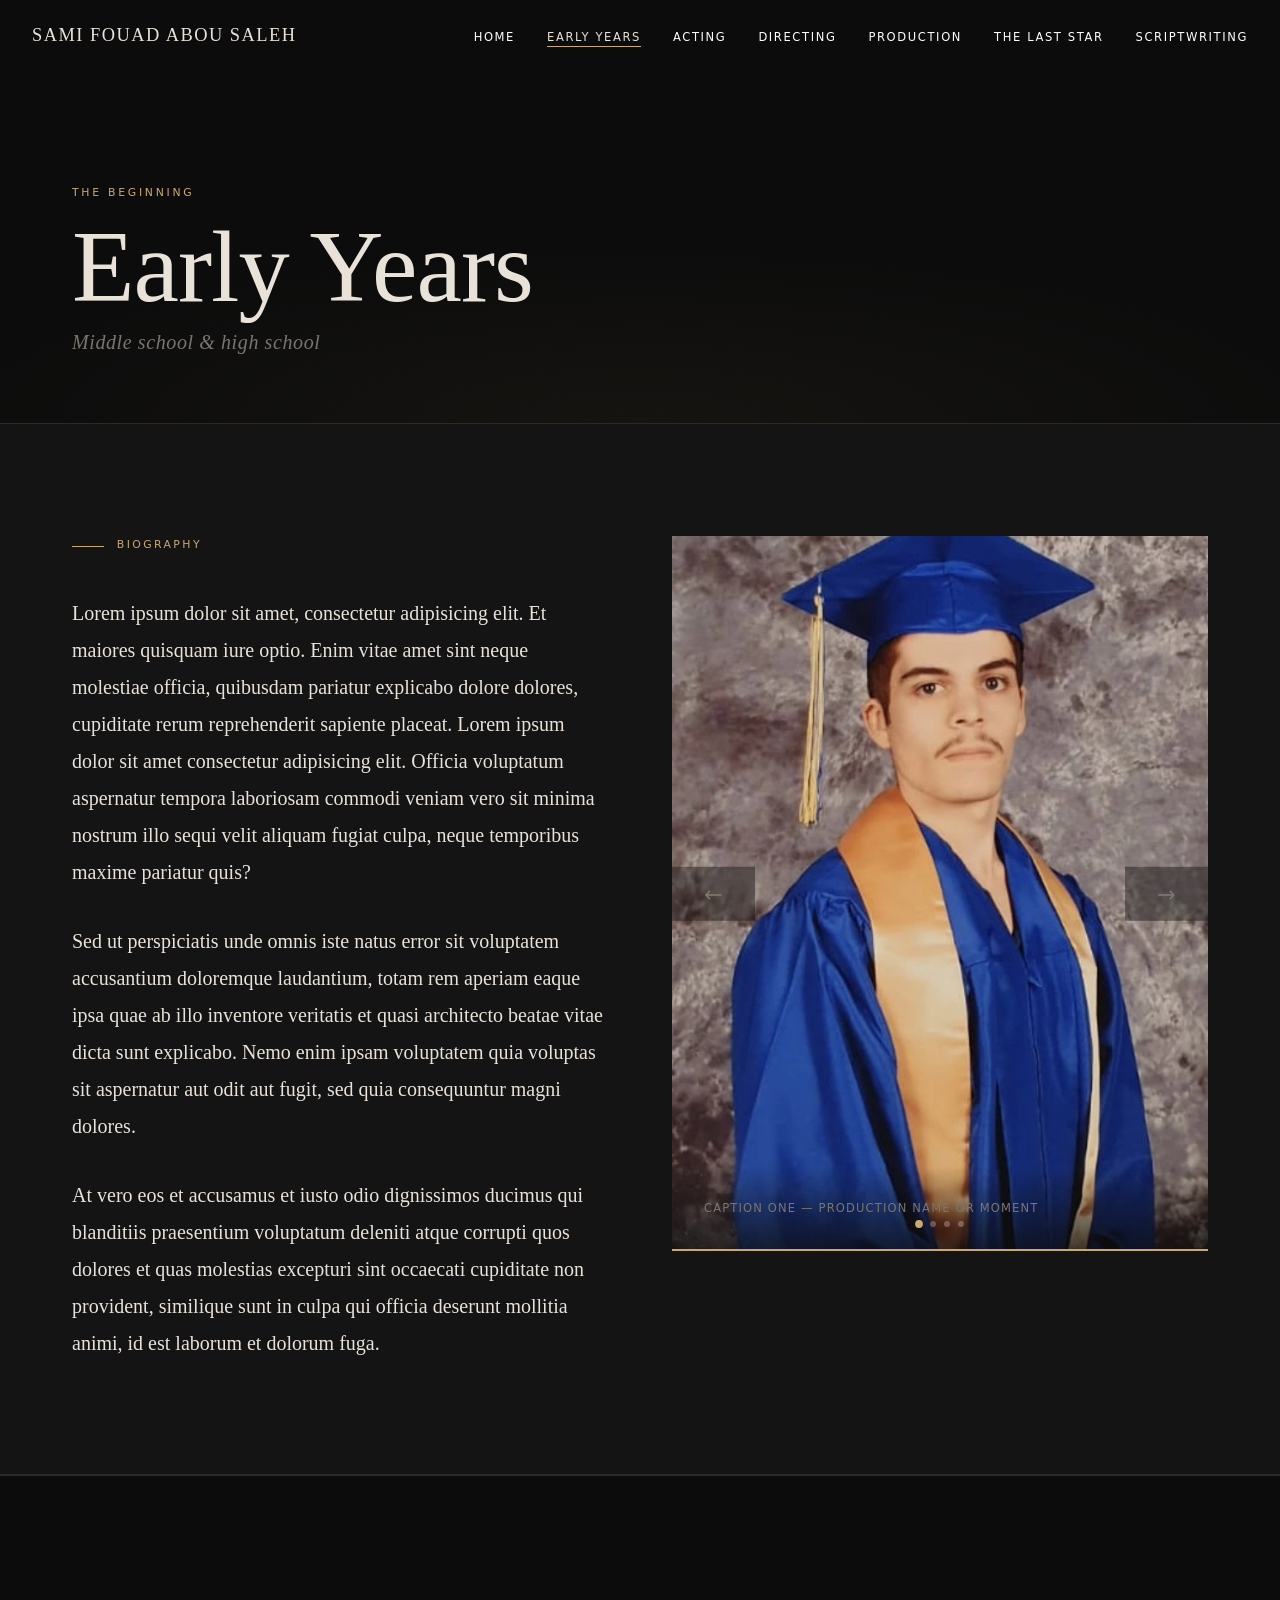
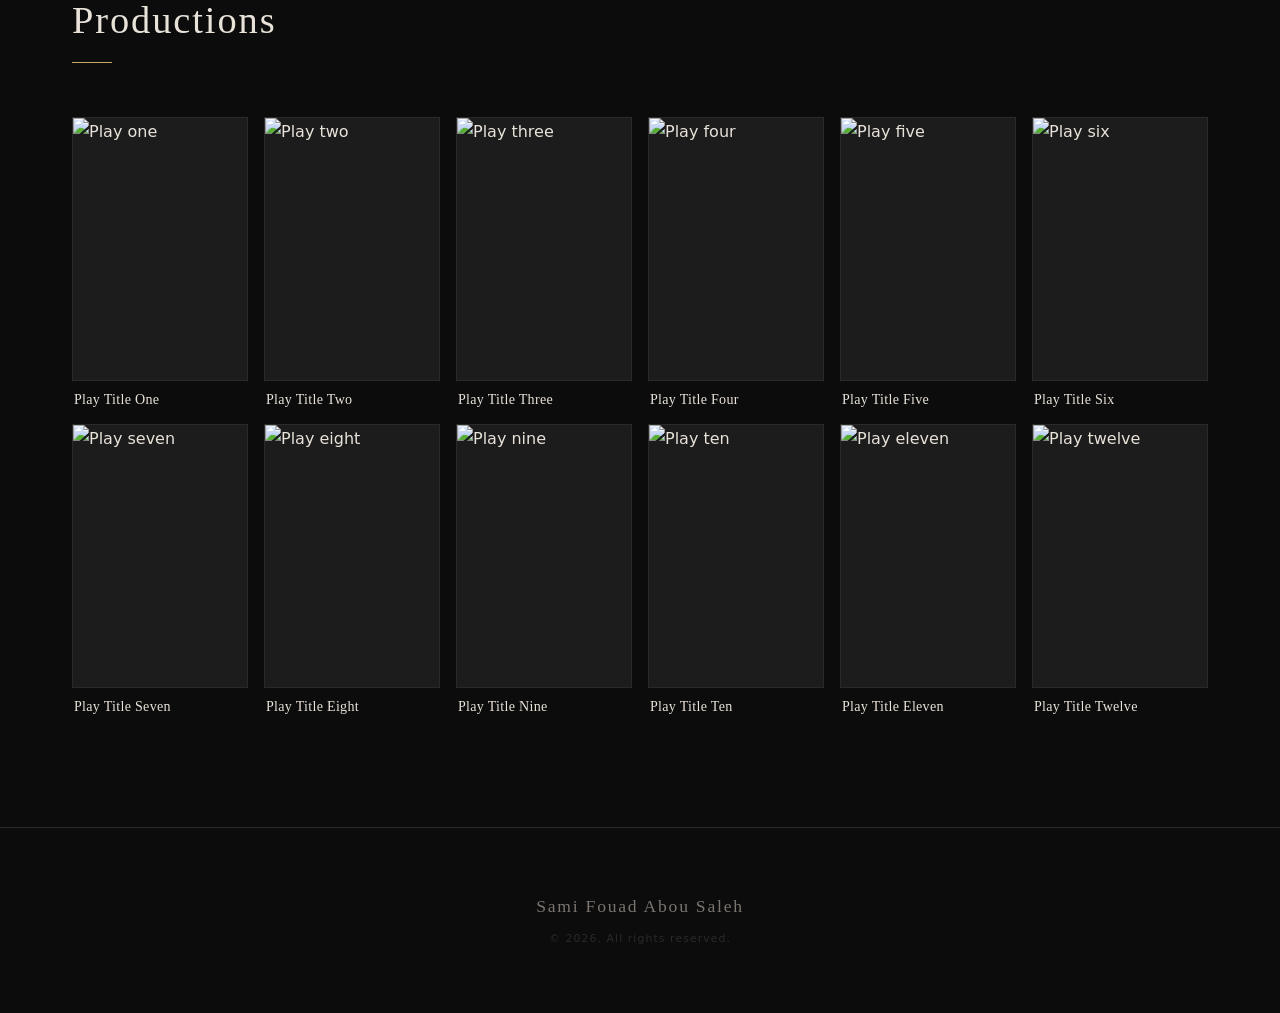
==== early-years.html @ be90d683 "early years page created" ====
<!DOCTYPE html>
<html lang="en">
<head>
  <meta charset="UTF-8" />
  <meta name="viewport" content="width=device-width, initial-scale=1.0" />
  <title>Early Years — Sami Fouad Abou Saleh</title>
  
  
  <style type="text/css">@font-face {font-family:Cormorant Garamond;font-style:normal;font-weight:300;src:url(/cf-fonts/v/cormorant-garamond/5.2.11/cyrillic-ext/wght/normal.woff2);unicode-range:U+0460-052F,U+1C80-1C8A,U+20B4,U+2DE0-2DFF,U+A640-A69F,U+FE2E-FE2F;font-display:swap;}@font-face {font-family:Cormorant Garamond;font-style:normal;font-weight:300;src:url(/cf-fonts/v/cormorant-garamond/5.2.11/latin-ext/wght/normal.woff2);unicode-range:U+0100-02BA,U+02BD-02C5,U+02C7-02CC,U+02CE-02D7,U+02DD-02FF,U+0304,U+0308,U+0329,U+1D00-1DBF,U+1E00-1E9F,U+1EF2-1EFF,U+2020,U+20A0-20AB,U+20AD-20C0,U+2113,U+2C60-2C7F,U+A720-A7FF;font-display:swap;}@font-face {font-family:Cormorant Garamond;font-style:normal;font-weight:300;src:url(/cf-fonts/v/cormorant-garamond/5.2.11/cyrillic/wght/normal.woff2);unicode-range:U+0301,U+0400-045F,U+0490-0491,U+04B0-04B1,U+2116;font-display:swap;}@font-face {font-family:Cormorant Garamond;font-style:normal;font-weight:300;src:url(/cf-fonts/v/cormorant-garamond/5.2.11/vietnamese/wght/normal.woff2);unicode-range:U+0102-0103,U+0110-0111,U+0128-0129,U+0168-0169,U+01A0-01A1,U+01AF-01B0,U+0300-0301,U+0303-0304,U+0308-0309,U+0323,U+0329,U+1EA0-1EF9,U+20AB;font-display:swap;}@font-face {font-family:Cormorant Garamond;font-style:normal;font-weight:300;src:url(/cf-fonts/v/cormorant-garamond/5.2.11/latin/wght/normal.woff2);unicode-range:U+0000-00FF,U+0131,U+0152-0153,U+02BB-02BC,U+02C6,U+02DA,U+02DC,U+0304,U+0308,U+0329,U+2000-206F,U+20AC,U+2122,U+2191,U+2193,U+2212,U+2215,U+FEFF,U+FFFD;font-display:swap;}@font-face {font-family:Cormorant Garamond;font-style:normal;font-weight:400;src:url(/cf-fonts/v/cormorant-garamond/5.2.11/cyrillic/wght/normal.woff2);unicode-range:U+0301,U+0400-045F,U+0490-0491,U+04B0-04B1,U+2116;font-display:swap;}@font-face {font-family:Cormorant Garamond;font-style:normal;font-weight:400;src:url(/cf-fonts/v/cormorant-garamond/5.2.11/latin-ext/wght/normal.woff2);unicode-range:U+0100-02BA,U+02BD-02C5,U+02C7-02CC,U+02CE-02D7,U+02DD-02FF,U+0304,U+0308,U+0329,U+1D00-1DBF,U+1E00-1E9F,U+1EF2-1EFF,U+2020,U+20A0-20AB,U+20AD-20C0,U+2113,U+2C60-2C7F,U+A720-A7FF;font-display:swap;}@font-face {font-family:Cormorant Garamond;font-style:normal;font-weight:400;src:url(/cf-fonts/v/cormorant-garamond/5.2.11/latin/wght/normal.woff2);unicode-range:U+0000-00FF,U+0131,U+0152-0153,U+02BB-02BC,U+02C6,U+02DA,U+02DC,U+0304,U+0308,U+0329,U+2000-206F,U+20AC,U+2122,U+2191,U+2193,U+2212,U+2215,U+FEFF,U+FFFD;font-display:swap;}@font-face {font-family:Cormorant Garamond;font-style:normal;font-weight:400;src:url(/cf-fonts/v/cormorant-garamond/5.2.11/vietnamese/wght/normal.woff2);unicode-range:U+0102-0103,U+0110-0111,U+0128-0129,U+0168-0169,U+01A0-01A1,U+01AF-01B0,U+0300-0301,U+0303-0304,U+0308-0309,U+0323,U+0329,U+1EA0-1EF9,U+20AB;font-display:swap;}@font-face {font-family:Cormorant Garamond;font-style:normal;font-weight:400;src:url(/cf-fonts/v/cormorant-garamond/5.2.11/cyrillic-ext/wght/normal.woff2);unicode-range:U+0460-052F,U+1C80-1C8A,U+20B4,U+2DE0-2DFF,U+A640-A69F,U+FE2E-FE2F;font-display:swap;}@font-face {font-family:Cormorant Garamond;font-style:italic;font-weight:300;src:url(/cf-fonts/v/cormorant-garamond/5.2.11/latin-ext/wght/italic.woff2);unicode-range:U+0100-02BA,U+02BD-02C5,U+02C7-02CC,U+02CE-02D7,U+02DD-02FF,U+0304,U+0308,U+0329,U+1D00-1DBF,U+1E00-1E9F,U+1EF2-1EFF,U+2020,U+20A0-20AB,U+20AD-20C0,U+2113,U+2C60-2C7F,U+A720-A7FF;font-display:swap;}@font-face {font-family:Cormorant Garamond;font-style:italic;font-weight:300;src:url(/cf-fonts/v/cormorant-garamond/5.2.11/vietnamese/wght/italic.woff2);unicode-range:U+0102-0103,U+0110-0111,U+0128-0129,U+0168-0169,U+01A0-01A1,U+01AF-01B0,U+0300-0301,U+0303-0304,U+0308-0309,U+0323,U+0329,U+1EA0-1EF9,U+20AB;font-display:swap;}@font-face {font-family:Cormorant Garamond;font-style:italic;font-weight:300;src:url(/cf-fonts/v/cormorant-garamond/5.2.11/cyrillic/wght/italic.woff2);unicode-range:U+0301,U+0400-045F,U+0490-0491,U+04B0-04B1,U+2116;font-display:swap;}@font-face {font-family:Cormorant Garamond;font-style:italic;font-weight:300;src:url(/cf-fonts/v/cormorant-garamond/5.2.11/cyrillic-ext/wght/italic.woff2);unicode-range:U+0460-052F,U+1C80-1C8A,U+20B4,U+2DE0-2DFF,U+A640-A69F,U+FE2E-FE2F;font-display:swap;}@font-face {font-family:Cormorant Garamond;font-style:italic;font-weight:300;src:url(/cf-fonts/v/cormorant-garamond/5.2.11/latin/wght/italic.woff2);unicode-range:U+0000-00FF,U+0131,U+0152-0153,U+02BB-02BC,U+02C6,U+02DA,U+02DC,U+0304,U+0308,U+0329,U+2000-206F,U+20AC,U+2122,U+2191,U+2193,U+2212,U+2215,U+FEFF,U+FFFD;font-display:swap;}@font-face {font-family:Cormorant Garamond;font-style:italic;font-weight:400;src:url(/cf-fonts/v/cormorant-garamond/5.2.11/latin/wght/italic.woff2);unicode-range:U+0000-00FF,U+0131,U+0152-0153,U+02BB-02BC,U+02C6,U+02DA,U+02DC,U+0304,U+0308,U+0329,U+2000-206F,U+20AC,U+2122,U+2191,U+2193,U+2212,U+2215,U+FEFF,U+FFFD;font-display:swap;}@font-face {font-family:Cormorant Garamond;font-style:italic;font-weight:400;src:url(/cf-fonts/v/cormorant-garamond/5.2.11/vietnamese/wght/italic.woff2);unicode-range:U+0102-0103,U+0110-0111,U+0128-0129,U+0168-0169,U+01A0-01A1,U+01AF-01B0,U+0300-0301,U+0303-0304,U+0308-0309,U+0323,U+0329,U+1EA0-1EF9,U+20AB;font-display:swap;}@font-face {font-family:Cormorant Garamond;font-style:italic;font-weight:400;src:url(/cf-fonts/v/cormorant-garamond/5.2.11/cyrillic-ext/wght/italic.woff2);unicode-range:U+0460-052F,U+1C80-1C8A,U+20B4,U+2DE0-2DFF,U+A640-A69F,U+FE2E-FE2F;font-display:swap;}@font-face {font-family:Cormorant Garamond;font-style:italic;font-weight:400;src:url(/cf-fonts/v/cormorant-garamond/5.2.11/cyrillic/wght/italic.woff2);unicode-range:U+0301,U+0400-045F,U+0490-0491,U+04B0-04B1,U+2116;font-display:swap;}@font-face {font-family:Cormorant Garamond;font-style:italic;font-weight:400;src:url(/cf-fonts/v/cormorant-garamond/5.2.11/latin-ext/wght/italic.woff2);unicode-range:U+0100-02BA,U+02BD-02C5,U+02C7-02CC,U+02CE-02D7,U+02DD-02FF,U+0304,U+0308,U+0329,U+1D00-1DBF,U+1E00-1E9F,U+1EF2-1EFF,U+2020,U+20A0-20AB,U+20AD-20C0,U+2113,U+2C60-2C7F,U+A720-A7FF;font-display:swap;}@font-face {font-family:Inter;font-style:normal;font-weight:300;src:url(/cf-fonts/v/inter/5.2.8/latin/wght/normal.woff2);unicode-range:U+0000-00FF,U+0131,U+0152-0153,U+02BB-02BC,U+02C6,U+02DA,U+02DC,U+0304,U+0308,U+0329,U+2000-206F,U+20AC,U+2122,U+2191,U+2193,U+2212,U+2215,U+FEFF,U+FFFD;font-display:swap;}@font-face {font-family:Inter;font-style:normal;font-weight:300;src:url(/cf-fonts/v/inter/5.2.8/cyrillic/wght/normal.woff2);unicode-range:U+0301,U+0400-045F,U+0490-0491,U+04B0-04B1,U+2116;font-display:swap;}@font-face {font-family:Inter;font-style:normal;font-weight:300;src:url(/cf-fonts/v/inter/5.2.8/latin-ext/wght/normal.woff2);unicode-range:U+0100-02BA,U+02BD-02C5,U+02C7-02CC,U+02CE-02D7,U+02DD-02FF,U+0304,U+0308,U+0329,U+1D00-1DBF,U+1E00-1E9F,U+1EF2-1EFF,U+2020,U+20A0-20AB,U+20AD-20C0,U+2113,U+2C60-2C7F,U+A720-A7FF;font-display:swap;}@font-face {font-family:Inter;font-style:normal;font-weight:300;src:url(/cf-fonts/v/inter/5.2.8/greek/wght/normal.woff2);unicode-range:U+0370-0377,U+037A-037F,U+0384-038A,U+038C,U+038E-03A1,U+03A3-03FF;font-display:swap;}@font-face {font-family:Inter;font-style:normal;font-weight:300;src:url(/cf-fonts/v/inter/5.2.8/vietnamese/wght/normal.woff2);unicode-range:U+0102-0103,U+0110-0111,U+0128-0129,U+0168-0169,U+01A0-01A1,U+01AF-01B0,U+0300-0301,U+0303-0304,U+0308-0309,U+0323,U+0329,U+1EA0-1EF9,U+20AB;font-display:swap;}@font-face {font-family:Inter;font-style:normal;font-weight:300;src:url(/cf-fonts/v/inter/5.2.8/greek-ext/wght/normal.woff2);unicode-range:U+1F00-1FFF;font-display:swap;}@font-face {font-family:Inter;font-style:normal;font-weight:300;src:url(/cf-fonts/v/inter/5.2.8/cyrillic-ext/wght/normal.woff2);unicode-range:U+0460-052F,U+1C80-1C8A,U+20B4,U+2DE0-2DFF,U+A640-A69F,U+FE2E-FE2F;font-display:swap;}@font-face {font-family:Inter;font-style:normal;font-weight:400;src:url(/cf-fonts/v/inter/5.2.8/greek/wght/normal.woff2);unicode-range:U+0370-0377,U+037A-037F,U+0384-038A,U+038C,U+038E-03A1,U+03A3-03FF;font-display:swap;}@font-face {font-family:Inter;font-style:normal;font-weight:400;src:url(/cf-fonts/v/inter/5.2.8/vietnamese/wght/normal.woff2);unicode-range:U+0102-0103,U+0110-0111,U+0128-0129,U+0168-0169,U+01A0-01A1,U+01AF-01B0,U+0300-0301,U+0303-0304,U+0308-0309,U+0323,U+0329,U+1EA0-1EF9,U+20AB;font-display:swap;}@font-face {font-family:Inter;font-style:normal;font-weight:400;src:url(/cf-fonts/v/inter/5.2.8/cyrillic/wght/normal.woff2);unicode-range:U+0301,U+0400-045F,U+0490-0491,U+04B0-04B1,U+2116;font-display:swap;}@font-face {font-family:Inter;font-style:normal;font-weight:400;src:url(/cf-fonts/v/inter/5.2.8/greek-ext/wght/normal.woff2);unicode-range:U+1F00-1FFF;font-display:swap;}@font-face {font-family:Inter;font-style:normal;font-weight:400;src:url(/cf-fonts/v/inter/5.2.8/cyrillic-ext/wght/normal.woff2);unicode-range:U+0460-052F,U+1C80-1C8A,U+20B4,U+2DE0-2DFF,U+A640-A69F,U+FE2E-FE2F;font-display:swap;}@font-face {font-family:Inter;font-style:normal;font-weight:400;src:url(/cf-fonts/v/inter/5.2.8/latin/wght/normal.woff2);unicode-range:U+0000-00FF,U+0131,U+0152-0153,U+02BB-02BC,U+02C6,U+02DA,U+02DC,U+0304,U+0308,U+0329,U+2000-206F,U+20AC,U+2122,U+2191,U+2193,U+2212,U+2215,U+FEFF,U+FFFD;font-display:swap;}@font-face {font-family:Inter;font-style:normal;font-weight:400;src:url(/cf-fonts/v/inter/5.2.8/latin-ext/wght/normal.woff2);unicode-range:U+0100-02BA,U+02BD-02C5,U+02C7-02CC,U+02CE-02D7,U+02DD-02FF,U+0304,U+0308,U+0329,U+1D00-1DBF,U+1E00-1E9F,U+1EF2-1EFF,U+2020,U+20A0-20AB,U+20AD-20C0,U+2113,U+2C60-2C7F,U+A720-A7FF;font-display:swap;}</style>
  <link rel="stylesheet" href="style.css" />
</head>
<body>

  <!-- ═══════════════════════════════════════
       HEADER
  ═══════════════════════════════════════ -->
  <header class="site-header" role="banner">
    <a href="index.html" class="site-logo">Sami Fouad Abou Saleh</a>

    <button class="nav-toggle" aria-label="Toggle navigation" aria-expanded="false">
      <span></span><span></span><span></span>
    </button>

    <nav class="site-nav" aria-label="Main navigation">
      <ul>
        <li><a href="index.html">Home</a></li>
        <li><a href="early-years.html" class="active">Early Years</a></li>
        <li><a href="acting.html">Acting</a></li>
        <li><a href="directing.html">Directing</a></li>
        <li><a href="production.html">Production</a></li>
        <li><a href="the-last-star.html">The Last Star</a></li>
        <li><a href="scriptwriting.html">Scriptwriting</a></li>
      </ul>
    </nav>
  </header>

  <!-- ═══════════════════════════════════════
       PAGE HEADER
  ═══════════════════════════════════════ -->
  <section class="page-hero">
    <div class="page-hero-inner container">
      <p class="page-eyebrow">The beginning</p>
      <h1 class="page-title">Early Years</h1>
      <p class="page-subtitle">Middle school &amp; high school</p>
    </div>
  </section>

  <!-- ═══════════════════════════════════════
       MAIN CONTENT — text left, slideshow right
  ═══════════════════════════════════════ -->
  <section class="narrative-section">
    <div class="container">
      <div class="narrative-inner">

        <!-- LEFT: biography text -->
        <div class="narrative-text reveal">
          <span class="section-label">Biography</span>
          <p>
            Lorem ipsum dolor sit amet, consectetur adipisicing elit. Et maiores
            quisquam iure optio. Enim vitae amet sint neque molestiae officia,
            quibusdam pariatur explicabo dolore dolores, cupiditate rerum
            reprehenderit sapiente placeat. Lorem ipsum dolor sit amet consectetur
            adipisicing elit. Officia voluptatum aspernatur tempora laboriosam
            commodi veniam vero sit minima nostrum illo sequi velit aliquam fugiat
            culpa, neque temporibus maxime pariatur quis?
          </p>
          <p>
            Sed ut perspiciatis unde omnis iste natus error sit voluptatem
            accusantium doloremque laudantium, totam rem aperiam eaque ipsa quae
            ab illo inventore veritatis et quasi architecto beatae vitae dicta
            sunt explicabo. Nemo enim ipsam voluptatem quia voluptas sit
            aspernatur aut odit aut fugit, sed quia consequuntur magni dolores.
          </p>
          <p>
            At vero eos et accusamus et iusto odio dignissimos ducimus qui
            blanditiis praesentium voluptatum deleniti atque corrupti quos
            dolores et quas molestias excepturi sint occaecati cupiditate non
            provident, similique sunt in culpa qui officia deserunt mollitia
            animi, id est laborum et dolorum fuga.
          </p>
          <!-- Add or remove <p> blocks as the text grows or shrinks -->
        </div>

        <!-- RIGHT: slideshow (4 slides) -->
        <div class="narrative-slideshow reveal">
          <div class="slideshow" role="region" aria-label="Early years photo gallery">

            <div class="slideshow-track">
              <figure class="slide active" aria-hidden="false">
                <img src="images/early-years1.webp" alt="Description of photo 1" />
                <figcaption>Caption one — production name or moment</figcaption>
              </figure>
              <figure class="slide" aria-hidden="true">
                <img src="images/early-years2.webp" alt="Description of photo 2" />
                <figcaption>Caption two</figcaption>
              </figure>
              <figure class="slide" aria-hidden="true">
                <img src="images/early-years3.webp" alt="Description of photo 3" />
                <figcaption>Caption three</figcaption>
              </figure>
              <figure class="slide" aria-hidden="true">
                <img src="images/early-years4.webp" alt="Description of photo 4" />
                <figcaption>Caption four</figcaption>
              </figure>

              <!-- Prev / Next -->
              <button class="slideshow-btn prev" aria-label="Previous slide">&#8592;</button>
              <button class="slideshow-btn next" aria-label="Next slide">&#8594;</button>

              <!-- Dot indicators (built by JS) -->
              <div class="slideshow-dots" role="tablist" aria-label="Slide indicators"></div>

              <!-- Progress bar -->
              <div class="slideshow-progress" aria-hidden="true">
                <div class="slideshow-progress-bar"></div>
              </div>
            </div>

          </div><!-- /.slideshow -->
        </div>

      </div><!-- /.narrative-inner -->
    </div><!-- /.container -->
  </section>

  <!-- ═══════════════════════════════════════
       PLAYS — Netflix-style grid
  ═══════════════════════════════════════ -->
  <section class="plays-section">
    <div class="container">
      <h2 class="section-title reveal">Productions</h2>

      <div class="plays-grid reveal-stagger">

        <a href="plays/play-01.html" class="play-card">
          <div class="play-card-img-wrap">
            <img src="images/play-01.webp" alt="Play one" />
            <div class="play-card-overlay">
              <span class="play-card-view">View</span>
            </div>
          </div>
          <h3 class="play-card-title">Play Title One</h3>
        </a>

        <a href="plays/play-02.html" class="play-card">
          <div class="play-card-img-wrap">
            <img src="images/play-02.webp" alt="Play two" />
            <div class="play-card-overlay">
              <span class="play-card-view">View</span>
            </div>
          </div>
          <h3 class="play-card-title">Play Title Two</h3>
        </a>

        <a href="plays/play-03.html" class="play-card">
          <div class="play-card-img-wrap">
            <img src="images/play-03.webp" alt="Play three" />
            <div class="play-card-overlay">
              <span class="play-card-view">View</span>
            </div>
          </div>
          <h3 class="play-card-title">Play Title Three</h3>
        </a>

        <a href="plays/play-04.html" class="play-card">
          <div class="play-card-img-wrap">
            <img src="images/play-04.webp" alt="Play four" />
            <div class="play-card-overlay">
              <span class="play-card-view">View</span>
            </div>
          </div>
          <h3 class="play-card-title">Play Title Four</h3>
        </a>

        <a href="plays/play-05.html" class="play-card">
          <div class="play-card-img-wrap">
            <img src="images/play-05.webp" alt="Play five" />
            <div class="play-card-overlay">
              <span class="play-card-view">View</span>
            </div>
          </div>
          <h3 class="play-card-title">Play Title Five</h3>
        </a>

        <a href="plays/play-06.html" class="play-card">
          <div class="play-card-img-wrap">
            <img src="images/play-06.webp" alt="Play six" />
            <div class="play-card-overlay">
              <span class="play-card-view">View</span>
            </div>
          </div>
          <h3 class="play-card-title">Play Title Six</h3>
        </a>

        <a href="plays/play-07.html" class="play-card">
          <div class="play-card-img-wrap">
            <img src="images/play-07.webp" alt="Play seven" />
            <div class="play-card-overlay">
              <span class="play-card-view">View</span>
            </div>
          </div>
          <h3 class="play-card-title">Play Title Seven</h3>
        </a>

        <a href="plays/play-08.html" class="play-card">
          <div class="play-card-img-wrap">
            <img src="images/play-08.webp" alt="Play eight" />
            <div class="play-card-overlay">
              <span class="play-card-view">View</span>
            </div>
          </div>
          <h3 class="play-card-title">Play Title Eight</h3>
        </a>

        <a href="plays/play-09.html" class="play-card">
          <div class="play-card-img-wrap">
            <img src="images/play-09.webp" alt="Play nine" />
            <div class="play-card-overlay">
              <span class="play-card-view">View</span>
            </div>
          </div>
          <h3 class="play-card-title">Play Title Nine</h3>
        </a>

        <a href="plays/play-10.html" class="play-card">
          <div class="play-card-img-wrap">
            <img src="images/play-10.webp" alt="Play ten" />
            <div class="play-card-overlay">
              <span class="play-card-view">View</span>
            </div>
          </div>
          <h3 class="play-card-title">Play Title Ten</h3>
        </a>

        <a href="plays/play-11.html" class="play-card">
          <div class="play-card-img-wrap">
            <img src="images/play-11.webp" alt="Play eleven" />
            <div class="play-card-overlay">
              <span class="play-card-view">View</span>
            </div>
          </div>
          <h3 class="play-card-title">Play Title Eleven</h3>
        </a>

        <a href="plays/play-12.html" class="play-card">
          <div class="play-card-img-wrap">
            <img src="images/play-12.webp" alt="Play twelve" />
            <div class="play-card-overlay">
              <span class="play-card-view">View</span>
            </div>
          </div>
          <h3 class="play-card-title">Play Title Twelve</h3>
        </a>

      </div><!-- /.plays-grid -->
    </div><!-- /.container -->
  </section>

  <!-- ═══════════════════════════════════════
       FOOTER
  ═══════════════════════════════════════ -->
  <footer class="site-footer">
    <p class="footer-name">Sami Fouad Abou Saleh</p>
    <p class="footer-copy">© 2026. All rights reserved.</p>
  </footer>

  <script src="script.js"></script>
</body>
</html>
---- style.css ----
/* Innholdsfortegnelse
MAIN PAGE
EARLY YEARS

/* ═══════════════════════════════════════════════════════════════
   THEATRE PORTFOLIO — style.css
   Dark, editorial, theatrical. Cormorant Garamond + Inter.
   ═══════════════════════════════════════════════════════════════ */

/* ─────────────────────────────────────────────
   0. TOKENS
───────────────────────────────────────────── */
:root {
  /* Palette */
  --clr-bg:          #0c0c0c;   /* near-black background */
  --clr-surface:     #141414;   /* slightly lifted surface */
  --clr-surface-2:   #1c1c1c;   /* card / hover surface */
  --clr-border:      #2a2a2a;   /* subtle dividers */
  --clr-text:        #e8e2d9;   /* warm off-white, not harsh */
  --clr-text-muted:  #7a7570;   /* secondary / captions */
  --clr-accent:      #c9a96e;   /* warm gold — stage-light feel */
  --clr-accent-dim:  #8a6f3f;   /* muted gold for borders */

  /* Type */
  --font-serif:  'Cormorant Garamond', Georgia, serif;
  --font-sans:   'Inter', system-ui, sans-serif;

  /* Spacing scale */
  --sp-xs:  0.5rem;
  --sp-sm:  1rem;
  --sp-md:  2rem;
  --sp-lg:  4rem;
  --sp-xl:  7rem;
  --sp-2xl: 11rem;

  /* Transitions */
  --ease: cubic-bezier(0.4, 0, 0.2, 1);
  --dur-fast: 200ms;
  --dur-mid:  500ms;
  --dur-slow: 900ms;

  /* Layout */
  --max-w: 1200px;
  --header-h: 72px;
}

/* ─────────────────────────────────────────────
   1. RESET & BASE
───────────────────────────────────────────── */
*, *::before, *::after {
  box-sizing: border-box;
  margin: 0;
  padding: 0;
}

html {
  scroll-behavior: smooth;
  font-size: 16px;
}

body {
  background-color: var(--clr-bg);
  color: var(--clr-text);
  font-family: var(--font-sans);
  font-weight: 300;
  line-height: 1.7;
  -webkit-font-smoothing: antialiased;
  overflow-x: hidden;
}

img {
  display: block;
  max-width: 100%;
  height: auto;
}

a {
  color: inherit;
  text-decoration: none;
}

ul {
  list-style: none;
}

button {
  cursor: pointer;
  background: none;
  border: none;
  font-family: inherit;
  color: inherit;
}

/* ─────────────────────────────────────────────
   2. UTILITY
───────────────────────────────────────────── */
.container {
  width: 100%;
  max-width: var(--max-w);
  margin-inline: auto;
  padding-inline: var(--sp-md);
}

.section-title {
  font-family: var(--font-serif);
  font-weight: 300;
  font-size: clamp(1.8rem, 3vw, 2.6rem);
  letter-spacing: 0.05em;
  color: var(--clr-text);
  margin-bottom: var(--sp-lg);
  position: relative;
  display: inline-block;
}

/* Gold underline accent on section titles */
.section-title::after {
  content: '';
  position: absolute;
  bottom: -10px;
  left: 0;
  width: 2.5rem;
  height: 1px;
  background: var(--clr-accent);
}

/* ─────────────────────────────────────────────
   3. HEADER & NAV
───────────────────────────────────────────── */
.site-header {
  position: fixed;
  top: 0;
  left: 0;
  right: 0;
  z-index: 100;
  height: var(--header-h);
  display: flex;
  align-items: center;
  justify-content: space-between;
  padding-inline: var(--sp-md);
  /* Starts transparent, gains background on scroll via JS */
  background: transparent;
  transition: background var(--dur-mid) var(--ease),
              border-bottom var(--dur-mid) var(--ease);
}

/* JS adds this class once the user scrolls past the hero */
.site-header.scrolled {
  background: rgba(12, 12, 12, 0.95);
  backdrop-filter: blur(12px);
  -webkit-backdrop-filter: blur(12px);
  border-bottom: 1px solid var(--clr-border);
}

.site-logo {
  font-family: var(--font-serif);
  font-size: 1.15rem;
  font-weight: 400;
  letter-spacing: 0.08em;
  text-transform: uppercase;
  color: var(--clr-text);
  transition: color var(--dur-fast) var(--ease);
  flex-shrink: 0;
}

.site-logo:hover {
  color: var(--clr-accent);
}

/* Nav links */
.site-nav ul {
  display: flex;
  gap: var(--sp-md);
  align-items: center;
}

.site-nav a {
  font-family: var(--font-sans);
  font-size: 0.72rem;
  font-weight: 400;
  letter-spacing: 0.14em;
  text-transform: uppercase;
  color: white;
  transition: color var(--dur-fast) var(--ease);
  position: relative;
}

.site-nav a::after {
  content: '';
  position: absolute;
  bottom: -3px;
  left: 0;
  width: 0;
  height: 1px;
  background: var(--clr-accent);
  transition: width var(--dur-fast) var(--ease);
}

.site-nav a:hover,
.site-nav a.active {
  color: var(--clr-text);
}

.site-nav a:hover::after,
.site-nav a.active::after {
  width: 100%;
}

/* Mobile hamburger */
.nav-toggle {
  display: none;
  flex-direction: column;
  gap: 5px;
  padding: 4px;
  z-index: 101;
}

.nav-toggle span {
  display: block;
  width: 24px;
  height: 1px;
  background: var(--clr-text);
  transition: transform var(--dur-fast) var(--ease),
              opacity var(--dur-fast) var(--ease);
}

/* Animate hamburger → X */
.nav-toggle[aria-expanded="true"] span:nth-child(1) {
  transform: translateY(6px) rotate(45deg);
}
.nav-toggle[aria-expanded="true"] span:nth-child(2) {
  opacity: 0;
}
.nav-toggle[aria-expanded="true"] span:nth-child(3) {
  transform: translateY(-6px) rotate(-45deg);
}

/* ─────────────────────────────────────────────
   4. HERO
───────────────────────────────────────────── */
.hero {
  position: relative;
  width: 100%;
  height: 100vh;
  min-height: 600px;
  display: flex;
  align-items: center;
  justify-content: center;
  overflow: hidden;

  /* BACKGROUND PHOTO */
  background-image: url('images/sami-hero.webp');
  background-size: cover;
  background-position: center top;
}

/* Dark gradient overlay so text is always legible */
.hero-overlay {
  position: absolute;
  inset: 0;
  background: linear-gradient(
    to bottom,
    rgba(12, 12, 12, 0.55) 0%,
    rgba(12, 12, 12, 0.35) 40%,
    rgba(12, 12, 12, 0.80) 100%
  );
}

.hero-content {
  position: relative;
  z-index: 2;
  text-align: center;
  padding-inline: var(--sp-md);
  max-width: 860px;

  /* Fade-in on load (JS adds .loaded to body) */
  opacity: 0;
  transform: translateY(24px);
  transition: opacity var(--dur-slow) var(--ease),
              transform var(--dur-slow) var(--ease);
}

body.loaded .hero-content {
  opacity: 1;
  transform: translateY(0);
}

.hero-eyebrow {
  font-family: var(--font-sans);
  font-size: 0.7rem;
  font-weight: 400;
  letter-spacing: 0.22em;
  text-transform: uppercase;
  color: white;
  margin-bottom: var(--sp-sm);
}

.hero-name {
  font-family: var(--font-serif);
  font-size: clamp(4rem, 10vw, 9rem);
  font-weight: 300;
  line-height: 0.95;
  letter-spacing: -0.01em;
  color: var(--clr-text);
  margin-bottom: var(--sp-md);
}

.hero-tagline {
  font-family: var(--font-serif);
  font-style: italic;
  font-size: clamp(1rem, 2vw, 1.35rem);
  font-weight: 300;
  color: #C9A96E;
  line-height: 1.6;
  margin-bottom: var(--sp-lg);
}

.hero-cta {
  display: inline-block;
  font-family: var(--font-sans);
  font-size: 0.72rem;
  font-weight: 400;
  letter-spacing: 0.2em;
  text-transform: uppercase;
  color: var(--clr-text);
  border: 1px solid var(--clr-accent-dim);
  padding: 0.85rem 2.2rem;
  transition: background var(--dur-fast) var(--ease),
              border-color var(--dur-fast) var(--ease),
              color var(--dur-fast) var(--ease);
}

.hero-cta:hover {
  background: var(--clr-accent);
  border-color: var(--clr-accent);
  color: var(--clr-bg);
}

/* Scroll indicator — animated chevron arrow */
.scroll-indicator {
  position: absolute;
  bottom: var(--sp-md);
  left: 50%;
  transform: translateX(-50%);
  display: flex;
  flex-direction: column;
  align-items: center;
  z-index: 2;
}

.scroll-arrow {
  display: block;
  width: 18px;
  height: 18px;
  border-right: 2px solid var(--clr-accent);
  border-bottom: 2px solid var(--clr-accent);
  transform: rotate(45deg);
  animation: scrollBounce 1.6s var(--ease) infinite;
}

@keyframes scrollBounce {
  0%   { opacity: 0; transform: rotate(45deg) translate(-4px, -4px); }
  50%  { opacity: 1; }
  100% { opacity: 0; transform: rotate(45deg) translate(4px, 4px); }
}

/* ─────────────────────────────────────────────
   5. ABOUT
───────────────────────────────────────────── */
.about {
  padding-block: var(--sp-xl);
  background: var(--clr-surface);
  border-top: 1px solid var(--clr-border);
  border-bottom: 1px solid var(--clr-border);
}

.about-inner {
  display: grid;
  grid-template-columns: 180px 1fr;
  gap: var(--sp-lg);
  align-items: start;
}

.about-label {
  padding-top: 0.4rem;
}

.about-label span {
  font-family: var(--font-sans);
  font-size: 0.68rem;
  font-weight: 400;
  letter-spacing: 0.22em;
  text-transform: uppercase;
  color: var(--clr-accent);
  position: relative;
  display: inline-block;
}

/* Gold line extending from the label */
.about-label span::before {
  content: '';
  position: absolute;
  top: 50%;
  right: calc(100% + 14px);
  width: 30px;
  height: 1px;
  background: var(--clr-accent);
}

.about-bio {
  font-family: var(--font-serif);
  font-size: clamp(1.15rem, 2vw, 1.4rem);
  font-weight: 300;
  line-height: 1.75;
  color: var(--clr-text);
  max-width: 75ch;
}

/* ─────────────────────────────────────────────
   6. SLIDESHOW
───────────────────────────────────────────── */
.slideshow {
  position: relative;
  width: 100%;
  background: var(--clr-bg);
  /* Height is driven by the images; we constrain max height */
}

.slideshow-track {
  position: relative;
  width: 100%;
  /* 56.25% = 16:9 aspect ratio. Adjust if photos have a different ratio. */
  aspect-ratio: 16 / 9;
  max-height: 85vh;
  overflow: hidden;
}

/* Each slide stacks on top of each other */
.slide {
  position: absolute;
  inset: 0;
  opacity: 0;
  transition: opacity var(--dur-slow) var(--ease);
  pointer-events: none;
}

.slide.active {
  opacity: 1;
  pointer-events: auto;
}

.slide img {
  width: 100%;
  height: 100%;
  object-fit: cover;
  object-position: center;
}

/* Caption — fades in from the bottom of each slide */
.slide figcaption {
  position: absolute;
  bottom: 0;
  left: 0;
  right: 0;
  padding: var(--sp-md);
  background: linear-gradient(transparent, rgba(12, 12, 12, 0.75));
  font-family: var(--font-sans);
  font-size: 0.72rem;
  font-weight: 300;
  letter-spacing: 0.1em;
  color: var(--clr-text-muted);
  text-transform: uppercase;
}

/* Prev / Next buttons */
.slideshow-btn {
  position: absolute;
  top: 50%;
  transform: translateY(-50%);
  z-index: 10;
  font-size: 1.4rem;
  color: var(--clr-text-muted);
  padding: var(--sp-sm) var(--sp-md);
  transition: color var(--dur-fast) var(--ease),
              background var(--dur-fast) var(--ease);
  line-height: 1;
  background: rgba(12, 12, 12, 0.4);
}

.slideshow-btn:hover {
  color: var(--clr-accent);
  background: rgba(12, 12, 12, 0.7);
}

.slideshow-btn.prev { left: 0; }
.slideshow-btn.next { right: 0; }

/* Dot indicators */
.slideshow-dots {
  position: absolute;
  bottom: 1.5rem;
  left: 50%;
  transform: translateX(-50%);
  display: flex;
  gap: 8px;
  z-index: 10;
}

.dot {
  width: 6px;
  height: 6px;
  border-radius: 50%;
  background: rgba(232, 226, 217, 0.3);
  border: none;
  cursor: pointer;
  padding: 0;
  transition: background var(--dur-fast) var(--ease),
              transform var(--dur-fast) var(--ease);
}

.dot.active {
  background: var(--clr-accent);
  transform: scale(1.3);
}

/* Progress bar along the bottom edge */
.slideshow-progress {
  position: absolute;
  bottom: 0;
  left: 0;
  right: 0;
  height: 2px;
  background: var(--clr-border);
  z-index: 10;
}

.slideshow-progress-bar {
  height: 100%;
  background: var(--clr-accent);
  width: 0%;
  transition: width linear; /* duration set via JS to match autoplay interval */
}

/* ─────────────────────────────────────────────
   7. PAGES PREVIEW (Explore grid)
───────────────────────────────────────────── */
.pages-preview {
  padding-block: var(--sp-xl);
  background: var(--clr-surface);
  border-top: 1px solid var(--clr-border);
}

.pages-grid {
  display: grid;
  grid-template-columns: repeat(3, 1fr);
  gap: 1px; /* gap becomes the border by using 1px on a dark bg */
  background: var(--clr-border);
  border: 1px solid var(--clr-border);
}

.page-card {
  display: flex;
  flex-direction: column;
  gap: 0.4rem;
  padding: var(--sp-lg) var(--sp-md);
  background: var(--clr-surface);
  transition: background var(--dur-fast) var(--ease);
  position: relative;
  overflow: hidden;
}

/* Accent stripe reveals on hover */
.page-card::before {
  content: '';
  position: absolute;
  top: 0;
  left: 0;
  width: 2px;
  height: 0;
  background: var(--clr-accent);
  transition: height var(--dur-mid) var(--ease);
}

.page-card:hover {
  background: var(--clr-surface-2);
}

.page-card:hover::before {
  height: 100%;
}

.page-card-number {
  font-family: var(--font-sans);
  font-size: 0.65rem;
  font-weight: 400;
  letter-spacing: 0.15em;
  color: var(--clr-accent);
}

.page-card-title {
  font-family: var(--font-serif);
  font-size: clamp(1.3rem, 2vw, 1.7rem);
  font-weight: 300;
  color: var(--clr-text);
  line-height: 1.2;
}

.page-card-sub {
  font-family: var(--font-sans);
  font-size: 0.72rem;
  font-weight: 300;
  letter-spacing: 0.05em;
  color: var(--clr-text-muted);
  margin-top: 0.2rem;
}

/* ─────────────────────────────────────────────
   8. FOOTER
───────────────────────────────────────────── */
.site-footer {
  padding-block: var(--sp-lg);
  border-top: 1px solid var(--clr-border);
  background: var(--clr-bg);
  text-align: center;
}

.footer-name {
  font-family: var(--font-serif);
  font-size: 1.1rem;
  font-weight: 300;
  letter-spacing: 0.1em;
  color: var(--clr-text-muted);
  margin-bottom: 0.5rem;
}

.footer-copy {
  font-family: var(--font-sans);
  font-size: 0.68rem;
  font-weight: 300;
  letter-spacing: 0.1em;
  color: var(--clr-border);
}

/* ─────────────────────────────────────────────
   9. SCROLL REVEAL ANIMATION
   JS adds .revealed class when element enters viewport
───────────────────────────────────────────── */
.reveal {
  opacity: 0;
  transform: translateY(32px);
  transition: opacity 0.7s var(--ease), transform 0.7s var(--ease);
}

.reveal.revealed {
  opacity: 1;
  transform: translateY(0);
}

/* Stagger children by index (JS sets --i on each child) */
.reveal-stagger > * {
  opacity: 0;
  transform: translateY(24px);
  transition: opacity 0.6s var(--ease), transform 0.6s var(--ease);
  transition-delay: calc(var(--i, 0) * 80ms);
}

.reveal-stagger.revealed > * {
  opacity: 1;
  transform: translateY(0);
}

/* ─────────────────────────────────────────────
   10. RESPONSIVE
───────────────────────────────────────────── */

/* Tablet */
@media (max-width: 900px) {
  .about-inner {
    grid-template-columns: 1fr;
    gap: var(--sp-md);
  }

  .about-label span::before {
    display: none;
  }

  .pages-grid {
    grid-template-columns: repeat(2, 1fr);
  }
}

/* Mobile */
@media (max-width: 600px) {
  :root {
    --sp-xl: 4rem;
    --sp-lg: 2.5rem;
  }

  /* Mobile nav — slide in from top */
  .nav-toggle {
    display: flex;
  }

  .site-nav {
    position: fixed;
    inset: 0;
    background: rgba(12, 12, 12, 0.97);
    backdrop-filter: blur(16px);
    -webkit-backdrop-filter: blur(16px);
    display: flex;
    align-items: center;
    justify-content: center;
    opacity: 0;
    pointer-events: none;
    transition: opacity var(--dur-mid) var(--ease);
    z-index: 99;
  }

  .site-nav.open {
    opacity: 1;
    pointer-events: auto;
  }

  .site-nav ul {
    flex-direction: column;
    gap: var(--sp-lg);
    text-align: center;
  }

  .site-nav a {
    font-size: 1rem;
    letter-spacing: 0.2em;
  }

  .pages-grid {
    grid-template-columns: 1fr;
  }

  .slideshow-btn {
    display: none; /* rely on swipe on mobile */
  }
}


/* ─────────────────────────────────────────────────────────────────────────────
   EARLY YEARS 
   Adds: page hero, narrative layout, plays grid, and early-years responsive.
   Does NOT repeat: tokens, reset, header/nav, footer, reveal, or slideshow —
   those are already in style.css and work as-is on early-years.html.
───────────────────────────────────────────────────────────────────────────── */


/* ─────────────────────────────────────────────
   PAGE HERO
   Used on early-years.html (and any future
   inner pages) instead of the full-screen hero.
───────────────────────────────────────────── */
.page-hero {
  padding-top: calc(var(--header-h) + var(--sp-xl));
  padding-bottom: var(--sp-lg);
  background: var(--clr-bg);
  border-bottom: 1px solid var(--clr-border);
  position: relative;
  overflow: hidden;
}

.page-hero::before {
  content: '';
  position: absolute;
  inset: 0;
  background: radial-gradient(
    ellipse 80% 60% at 50% 100%,
    rgba(201, 169, 110, 0.05) 0%,
    transparent 70%
  );
  pointer-events: none;
}

.page-hero-inner {
  position: relative;
  z-index: 1;
}

.page-eyebrow {
  font-family: var(--font-sans);
  font-size: 0.68rem;
  font-weight: 400;
  letter-spacing: 0.25em;
  text-transform: uppercase;
  color: var(--clr-accent);
  margin-bottom: var(--sp-sm);
}

.page-title {
  font-family: var(--font-serif);
  font-size: clamp(3.5rem, 8vw, 7rem);
  font-weight: 300;
  line-height: 0.95;
  letter-spacing: -0.01em;
  color: var(--clr-text);
  margin-bottom: 0.6rem;
}

.page-subtitle {
  font-family: var(--font-serif);
  font-style: italic;
  font-size: clamp(1rem, 2vw, 1.25rem);
  font-weight: 300;
  color: var(--clr-text-muted);
  letter-spacing: 0.03em;
}


/* ─────────────────────────────────────────────
   NARRATIVE — text left, slideshow right
───────────────────────────────────────────── */
.narrative-section {
  padding-block: var(--sp-xl);
  background: var(--clr-surface);
  border-bottom: 1px solid var(--clr-border);
}

.narrative-inner {
  display: grid;
  grid-template-columns: 1fr 1fr;
  gap: var(--sp-lg);
  align-items: start;
}

.narrative-text {
  display: flex;
  flex-direction: column;
  gap: var(--sp-md);
}

.section-label {
  display: inline-block;
  font-family: var(--font-sans);
  font-size: 0.68rem;
  font-weight: 400;
  letter-spacing: 0.22em;
  text-transform: uppercase;
  color: var(--clr-accent);
  margin-bottom: calc(var(--sp-sm) * 0.5);
  position: relative;
  padding-left: 2.8rem;
}

.section-label::before {
  content: '';
  position: absolute;
  left: 0;
  top: 50%;
  width: 2rem;
  height: 1px;
  background: var(--clr-accent);
}

.narrative-text p {
  font-family: var(--font-serif);
  font-size: clamp(1.05rem, 1.6vw, 1.25rem);
  font-weight: 300;
  line-height: 1.85;
  color: var(--clr-text);
  max-width: 65ch;
}

.narrative-slideshow {
  position: sticky;
  top: calc(var(--header-h) + var(--sp-md));
}

/* Portrait aspect ratio for the early-years slideshow.
   The main site uses 16/9; this overrides to 3/4 only
   inside .narrative-slideshow so the home page is unaffected. */
.narrative-slideshow .slideshow-track {
  aspect-ratio: 3 / 4;
  max-height: none;
}


/* ─────────────────────────────────────────────
   PLAYS — Netflix-style grid
───────────────────────────────────────────── */
.plays-section {
  padding-block: var(--sp-xl);
  background: var(--clr-bg);
  border-top: 1px solid var(--clr-border);
}

.plays-grid {
  display: grid;
  grid-template-columns: repeat(6, 1fr);
  gap: var(--sp-sm);
}

.play-card {
  display: flex;
  flex-direction: column;
  gap: 0.55rem;
  color: inherit;
}

.play-card-img-wrap {
  position: relative;
  aspect-ratio: 2 / 3;
  overflow: hidden;
  background: var(--clr-surface-2);
  border: 1px solid var(--clr-border);
  transition: border-color var(--dur-fast) var(--ease);
}

.play-card-img-wrap img {
  width: 100%;
  height: 100%;
  object-fit: cover;
  object-position: center top;
  transition: transform var(--dur-mid) var(--ease),
              filter    var(--dur-mid) var(--ease);
}

.play-card-overlay {
  position: absolute;
  inset: 0;
  display: flex;
  align-items: center;
  justify-content: center;
  background: rgba(12, 12, 12, 0.6);
  opacity: 0;
  transition: opacity var(--dur-mid) var(--ease);
}

.play-card-view {
  font-family: var(--font-sans);
  font-size: 0.65rem;
  font-weight: 400;
  letter-spacing: 0.22em;
  text-transform: uppercase;
  color: var(--clr-accent);
  border: 1px solid var(--clr-accent-dim);
  padding: 0.5rem 1.1rem;
  transition: background var(--dur-fast) var(--ease),
              color var(--dur-fast) var(--ease);
}

/* Gold top-border slides in on hover */
.play-card-img-wrap::before {
  content: '';
  position: absolute;
  top: 0; left: 0; right: 0;
  height: 2px;
  background: var(--clr-accent);
  transform: scaleX(0);
  transform-origin: left;
  transition: transform var(--dur-mid) var(--ease);
  z-index: 2;
}

.play-card:hover .play-card-img-wrap            { border-color: var(--clr-accent-dim); }
.play-card:hover .play-card-img-wrap::before    { transform: scaleX(1); }
.play-card:hover .play-card-img-wrap img        { transform: scale(1.04); filter: brightness(0.75); }
.play-card:hover .play-card-overlay             { opacity: 1; }
.play-card:hover .play-card-view                { background: var(--clr-accent); color: var(--clr-bg); }

.play-card-title {
  font-family: var(--font-serif);
  font-size: clamp(0.85rem, 1.1vw, 1rem);
  font-weight: 300;
  color: var(--clr-text);
  letter-spacing: 0.02em;
  line-height: 1.3;
  transition: color var(--dur-fast) var(--ease);
  padding-inline: 2px;
}

.play-card:hover .play-card-title { color: var(--clr-accent); }


/* ─────────────────────────────────────────────
   EARLY YEARS — RESPONSIVE ADDITIONS
   Merge these into the existing @media blocks in
   style.css, or leave them here — either works.
───────────────────────────────────────────── */

/* Large tablet */
@media (max-width: 1100px) {
  .plays-grid {
    grid-template-columns: repeat(4, 1fr);
  }
}

/* Tablet */
@media (max-width: 900px) {
  .narrative-inner {
    grid-template-columns: 1fr;
    gap: var(--sp-lg);
  }

  /* Slideshow above text when stacked */
  .narrative-slideshow {
    order: -1;
    position: static;
  }

  .narrative-slideshow .slideshow-track {
    aspect-ratio: 4 / 3;
  }

  .plays-grid {
    grid-template-columns: repeat(3, 1fr);
  }
}

/* Mobile */
@media (max-width: 600px) {
  /* Hide prev/next on mobile — swipe handles navigation */
  /* (The main site already hides .slideshow-btn at this breakpoint
     if you added it; if not, this rule adds the cover.) */
  .narrative-slideshow .slideshow-btn {
    display: none;
  }

  .narrative-slideshow .slideshow-track {
    aspect-ratio: 4 / 3;
  }

  .plays-grid {
    grid-template-columns: repeat(2, 1fr);
  }

  .play-card-title {
    font-size: 0.8rem;
  }
}
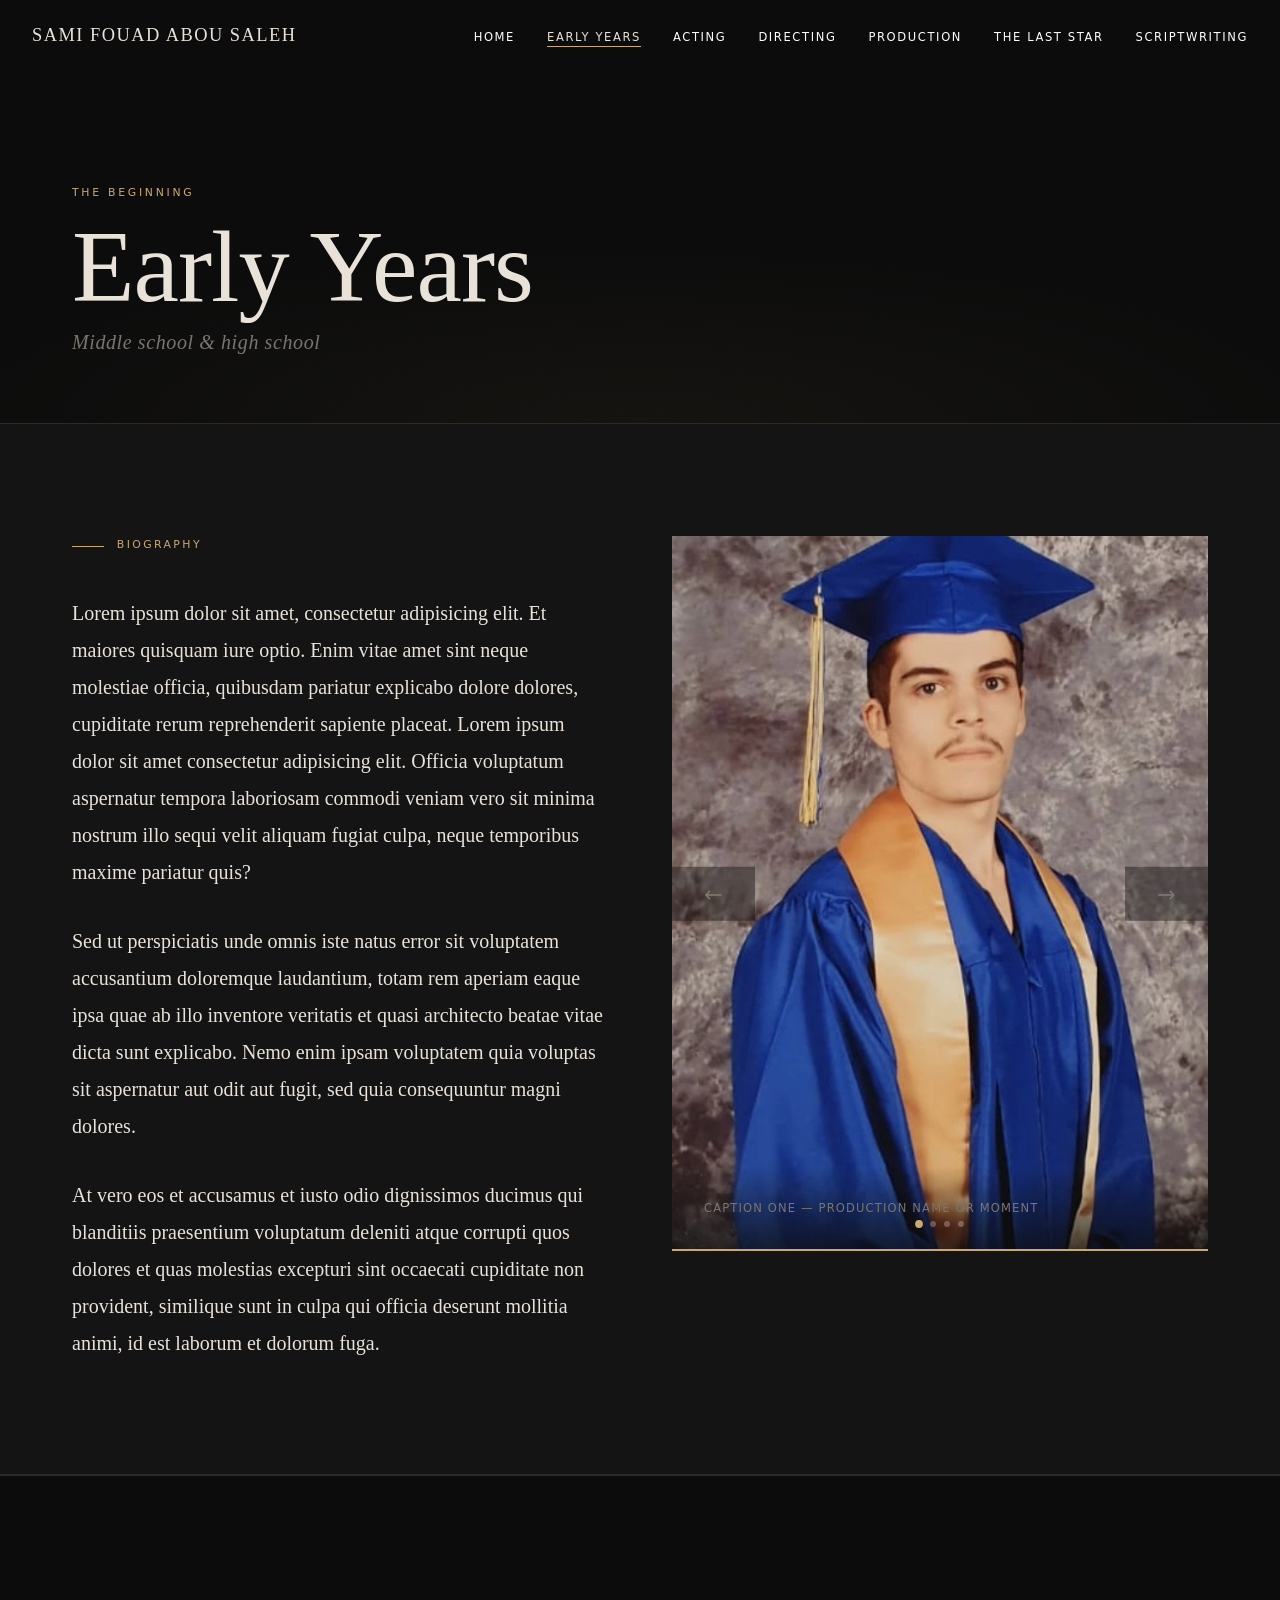
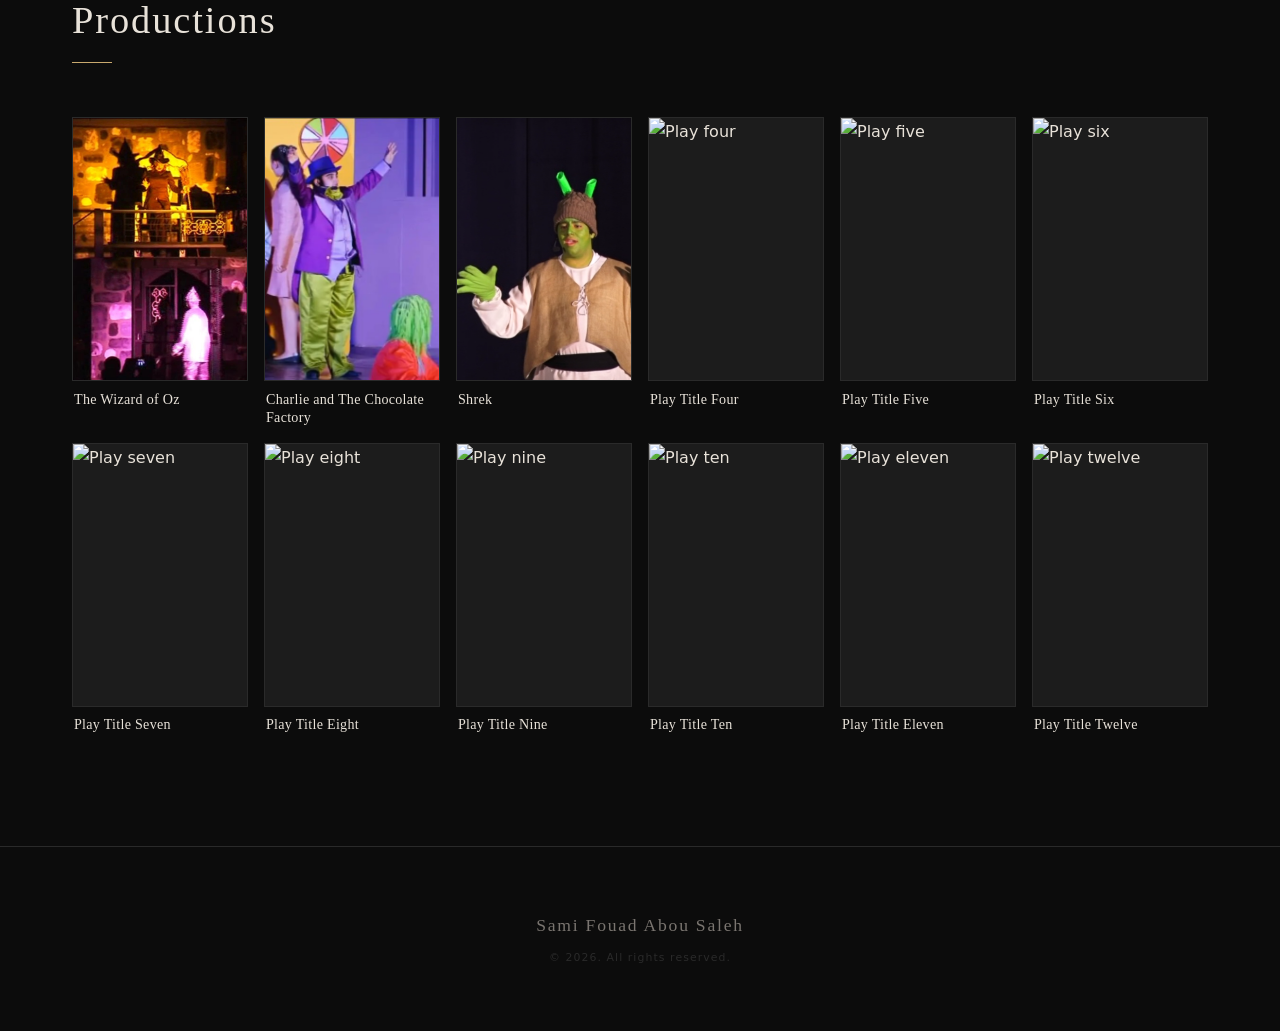
==== commit ef06bbb6: "photos added to early years grid" ====
--- a/early-years.html
+++ b/early-years.html
@@ -132,34 +132,34 @@
 
       <div class="plays-grid reveal-stagger">
 
-        <a href="plays/play-01.html" class="play-card">
-          <div class="play-card-img-wrap">
-            <img src="images/play-01.webp" alt="Play one" />
-            <div class="play-card-overlay">
-              <span class="play-card-view">View</span>
-            </div>
-          </div>
-          <h3 class="play-card-title">Play Title One</h3>
-        </a>
-
-        <a href="plays/play-02.html" class="play-card">
-          <div class="play-card-img-wrap">
-            <img src="images/play-02.webp" alt="Play two" />
-            <div class="play-card-overlay">
-              <span class="play-card-view">View</span>
-            </div>
-          </div>
-          <h3 class="play-card-title">Play Title Two</h3>
-        </a>
-
-        <a href="plays/play-03.html" class="play-card">
-          <div class="play-card-img-wrap">
-            <img src="images/play-03.webp" alt="Play three" />
-            <div class="play-card-overlay">
-              <span class="play-card-view">View</span>
-            </div>
-          </div>
-          <h3 class="play-card-title">Play Title Three</h3>
+        <a href="plays/wizard-of-oz.html" class="play-card">
+          <div class="play-card-img-wrap">
+            <img src="images/play1-wizardofoz/wizard-cover.webp" alt="The Wizard of Oz" />
+            <div class="play-card-overlay">
+              <span class="play-card-view">View</span>
+            </div>
+          </div>
+          <h3 class="play-card-title">The Wizard of Oz</h3>
+        </a>
+
+        <a href="plays/charlie.html" class="play-card">
+          <div class="play-card-img-wrap">
+            <img src="images/play2-charlie/charlie-cover.webp" alt="Charlie and The Chocolate Factory" />
+            <div class="play-card-overlay">
+              <span class="play-card-view">View</span>
+            </div>
+          </div>
+          <h3 class="play-card-title">Charlie and The Chocolate Factory</h3>
+        </a>
+
+        <a href="plays/shrek.html" class="play-card">
+          <div class="play-card-img-wrap">
+            <img src="images/play3-shrek/shrek-cover.webp" alt="Shrek" />
+            <div class="play-card-overlay">
+              <span class="play-card-view">View</span>
+            </div>
+          </div>
+          <h3 class="play-card-title">Shrek</h3>
         </a>
 
         <a href="plays/play-04.html" class="play-card">
--- a/style.css
+++ b/style.css
@@ -742,7 +742,7 @@
 
 
 /* ─────────────────────────────────────────────────────────────────────────────
-   EARLY YEARS 
+   EARLY YEARS  
    Adds: page hero, narrative layout, plays grid, and early-years responsive.
    Does NOT repeat: tokens, reset, header/nav, footer, reveal, or slideshow —
    those are already in style.css and work as-is on early-years.html.
@@ -754,6 +754,7 @@
    Used on early-years.html (and any future
    inner pages) instead of the full-screen hero.
 ───────────────────────────────────────────── */
+
 .page-hero {
   padding-top: calc(var(--header-h) + var(--sp-xl));
   padding-bottom: var(--sp-lg);
@@ -1020,7 +1021,7 @@
   }
 
   .narrative-slideshow .slideshow-track {
-    aspect-ratio: 4 / 3;
+    aspect-ratio: 3 / 4;
   }
 
   .plays-grid {
@@ -1031,3 +1032,84 @@
     font-size: 0.8rem;
   }
 }
+
+
+
+/* ─────────────────────────────────────────────────────────────────────────────
+   PLAY PAGE (early years)
+   Adds: play content layout, landscape slideshow override, back link.
+───────────────────────────────────────────────────────────────────────────── */
+
+
+/* ─────────────────────────────────────────────
+   PLAY CONTENT
+───────────────────────────────────────────── */
+.play-section {
+  padding-block: var(--sp-xl);
+  background: var(--clr-surface);
+  border-bottom: 1px solid var(--clr-border);
+}
+
+.play-inner {
+  display: flex;
+  flex-direction: column;
+  gap: var(--sp-lg);
+  max-width: 860px;
+  margin-inline: auto;
+}
+
+/* Description */
+.play-description {
+  display: flex;
+  flex-direction: column;
+  gap: var(--sp-sm);
+}
+
+.play-description p {
+  font-family: var(--font-serif);
+  font-size: clamp(1.05rem, 1.8vw, 1.3rem);
+  font-weight: 300;
+  line-height: 1.85;
+  color: var(--clr-text);
+}
+
+/* Landscape slideshow — 16:9 by default, same as main site slideshow */
+.play-slideshow-track {
+  aspect-ratio: 16 / 9;
+  max-height: 70vh;
+  border: 1px solid var(--clr-border);
+}
+
+/* ─────────────────────────────────────────────
+   BACK LINK
+───────────────────────────────────────────── */
+.play-back {
+  padding-block: var(--sp-lg);
+  background: var(--clr-bg);
+  border-bottom: 1px solid var(--clr-border);
+}
+
+.play-back-link {
+  font-family: var(--font-sans);
+  font-size: 0.72rem;
+  font-weight: 400;
+  letter-spacing: 0.16em;
+  text-transform: uppercase;
+  color: var(--clr-text-muted);
+  transition: color var(--dur-fast) var(--ease);
+}
+
+.play-back-link:hover {
+  color: var(--clr-accent);
+}
+
+/* ─────────────────────────────────────────────
+   PLAY PAGE — RESPONSIVE
+───────────────────────────────────────────── */
+@media (max-width: 600px) {
+  /* Nudge toward 4:3 on phones — still landscape, just a touch taller */
+  .play-slideshow-track {
+    aspect-ratio: 4 / 3;
+    max-height: none;
+  }
+}
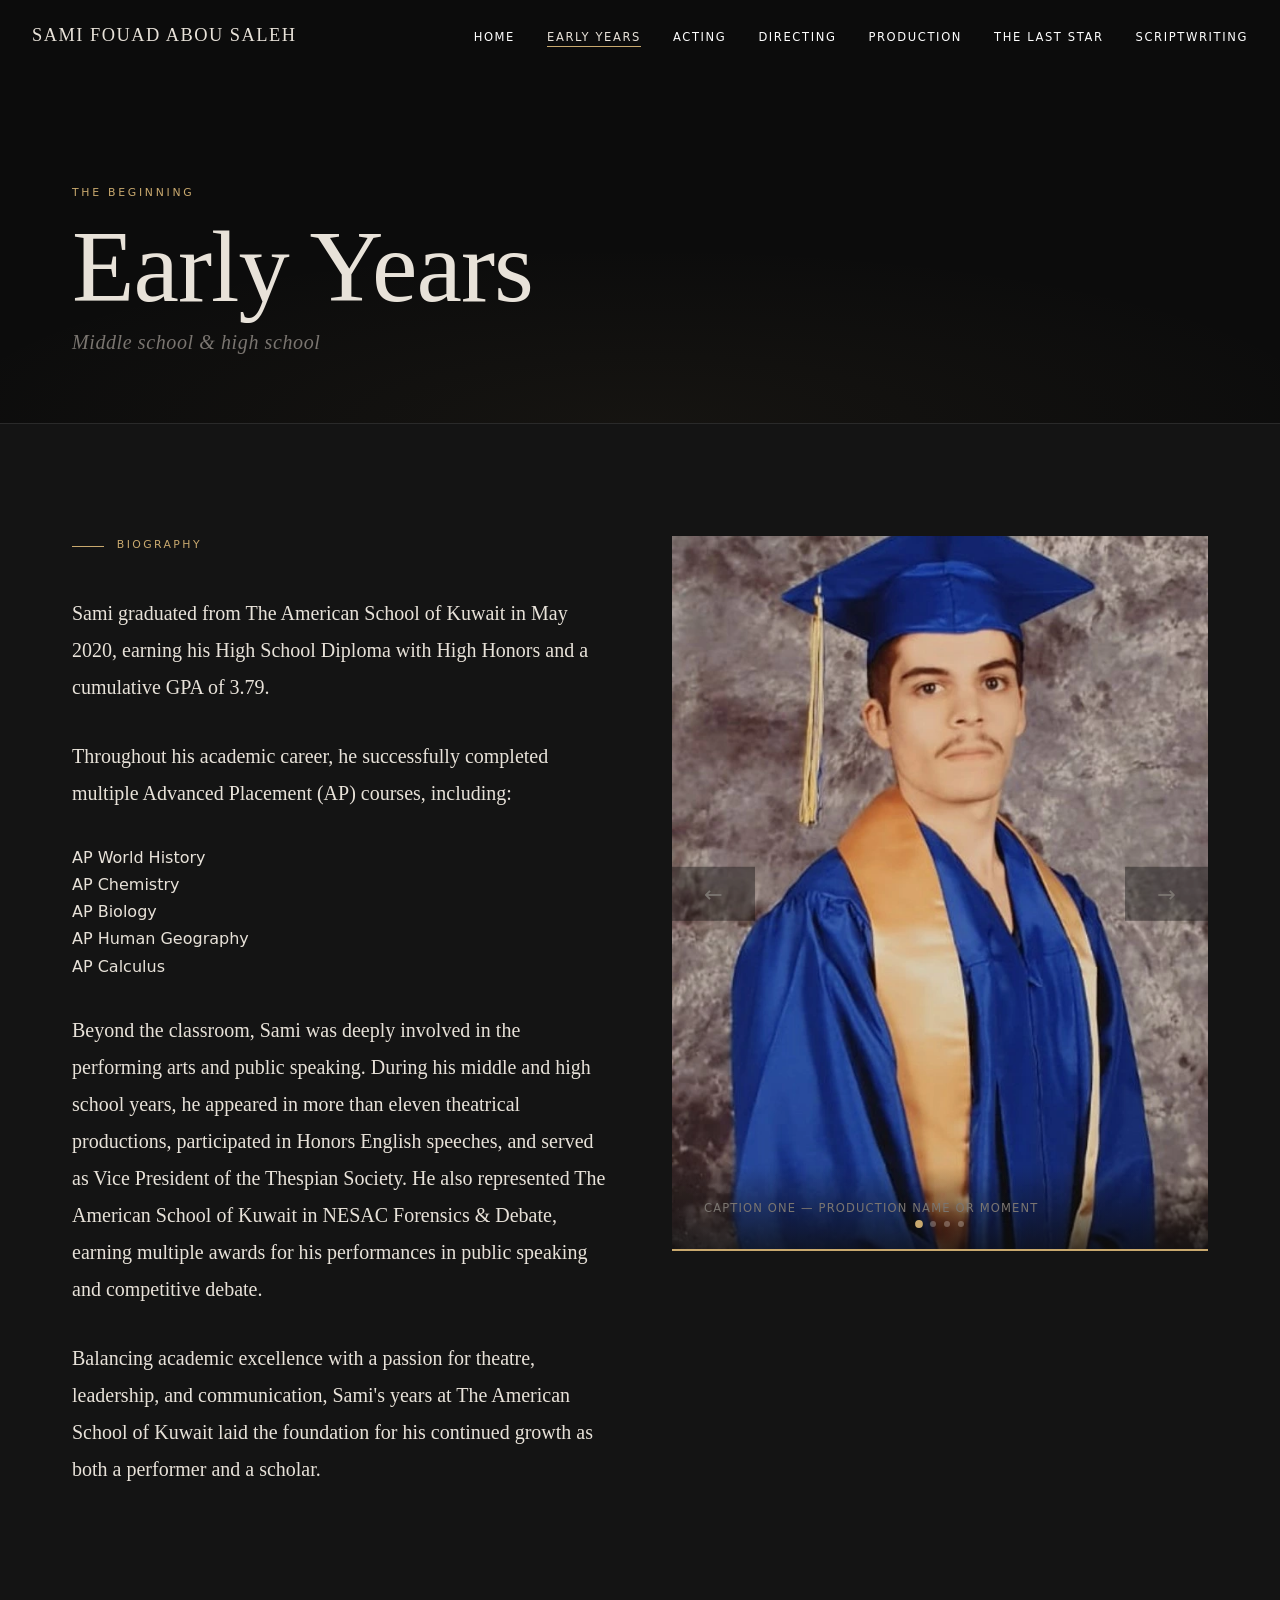
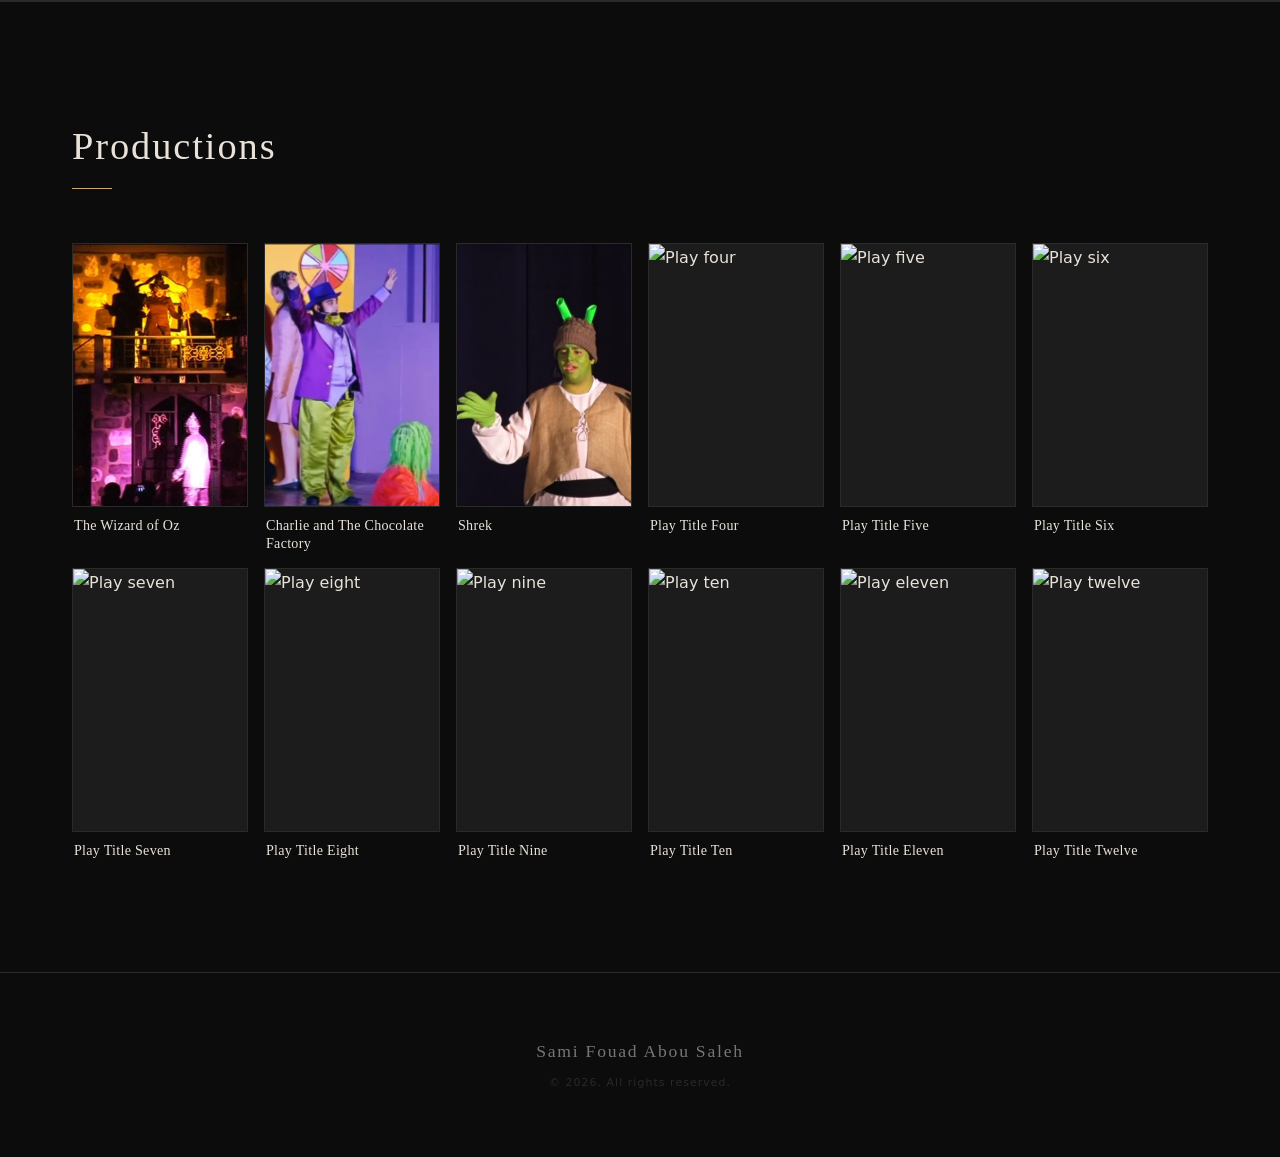
==== commit 12bb4779: "play descriptions updated" ====
--- a/early-years.html
+++ b/early-years.html
@@ -56,27 +56,32 @@
         <div class="narrative-text reveal">
           <span class="section-label">Biography</span>
           <p>
-            Lorem ipsum dolor sit amet, consectetur adipisicing elit. Et maiores
-            quisquam iure optio. Enim vitae amet sint neque molestiae officia,
-            quibusdam pariatur explicabo dolore dolores, cupiditate rerum
-            reprehenderit sapiente placeat. Lorem ipsum dolor sit amet consectetur
-            adipisicing elit. Officia voluptatum aspernatur tempora laboriosam
-            commodi veniam vero sit minima nostrum illo sequi velit aliquam fugiat
-            culpa, neque temporibus maxime pariatur quis?
-          </p>
-          <p>
-            Sed ut perspiciatis unde omnis iste natus error sit voluptatem
-            accusantium doloremque laudantium, totam rem aperiam eaque ipsa quae
-            ab illo inventore veritatis et quasi architecto beatae vitae dicta
-            sunt explicabo. Nemo enim ipsam voluptatem quia voluptas sit
-            aspernatur aut odit aut fugit, sed quia consequuntur magni dolores.
-          </p>
-          <p>
-            At vero eos et accusamus et iusto odio dignissimos ducimus qui
-            blanditiis praesentium voluptatum deleniti atque corrupti quos
-            dolores et quas molestias excepturi sint occaecati cupiditate non
-            provident, similique sunt in culpa qui officia deserunt mollitia
-            animi, id est laborum et dolorum fuga.
+            Sami graduated from The American School of Kuwait in May 2020, earning his High School
+            Diploma with High Honors and a cumulative GPA of 3.79.
+          </p>
+          <p>
+            Throughout his academic career, he successfully completed multiple Advanced Placement
+            (AP) courses, including:
+          </p>
+          <ul>
+            <li>AP World History</li>
+            <li>AP Chemistry</li>
+            <li>AP Biology</li>
+            <li>AP Human Geography</li>
+            <li>AP Calculus</li>
+          </ul>
+          <p>
+            Beyond the classroom, Sami was deeply involved in the performing arts and public speaking.
+            During his middle and high school years, he appeared in more than eleven theatrical
+            productions, participated in Honors English speeches, and served as Vice President of the
+            Thespian Society. He also represented The American School of Kuwait in NESAC Forensics
+            & Debate, earning multiple awards for his performances in public speaking and competitive
+            debate.
+          </p>
+          <p>
+            Balancing academic excellence with a passion for theatre, leadership, and communication,
+            Sami's years at The American School of Kuwait laid the foundation for his continued growth
+            as both a performer and a scholar.
           </p>
           <!-- Add or remove <p> blocks as the text grows or shrinks -->
         </div>
--- a/style.css
+++ b/style.css
@@ -1073,6 +1073,11 @@
   color: var(--clr-text);
 }
 
+.play-description p b,
+.play-description p strong {
+  font-weight: 600;
+}
+
 /* Landscape slideshow — 16:9 by default, same as main site slideshow */
 .play-slideshow-track {
   aspect-ratio: 16 / 9;
@@ -1107,7 +1112,6 @@
    PLAY PAGE — RESPONSIVE
 ───────────────────────────────────────────── */
 @media (max-width: 600px) {
-  /* Nudge toward 4:3 on phones — still landscape, just a touch taller */
   .play-slideshow-track {
     aspect-ratio: 4 / 3;
     max-height: none;
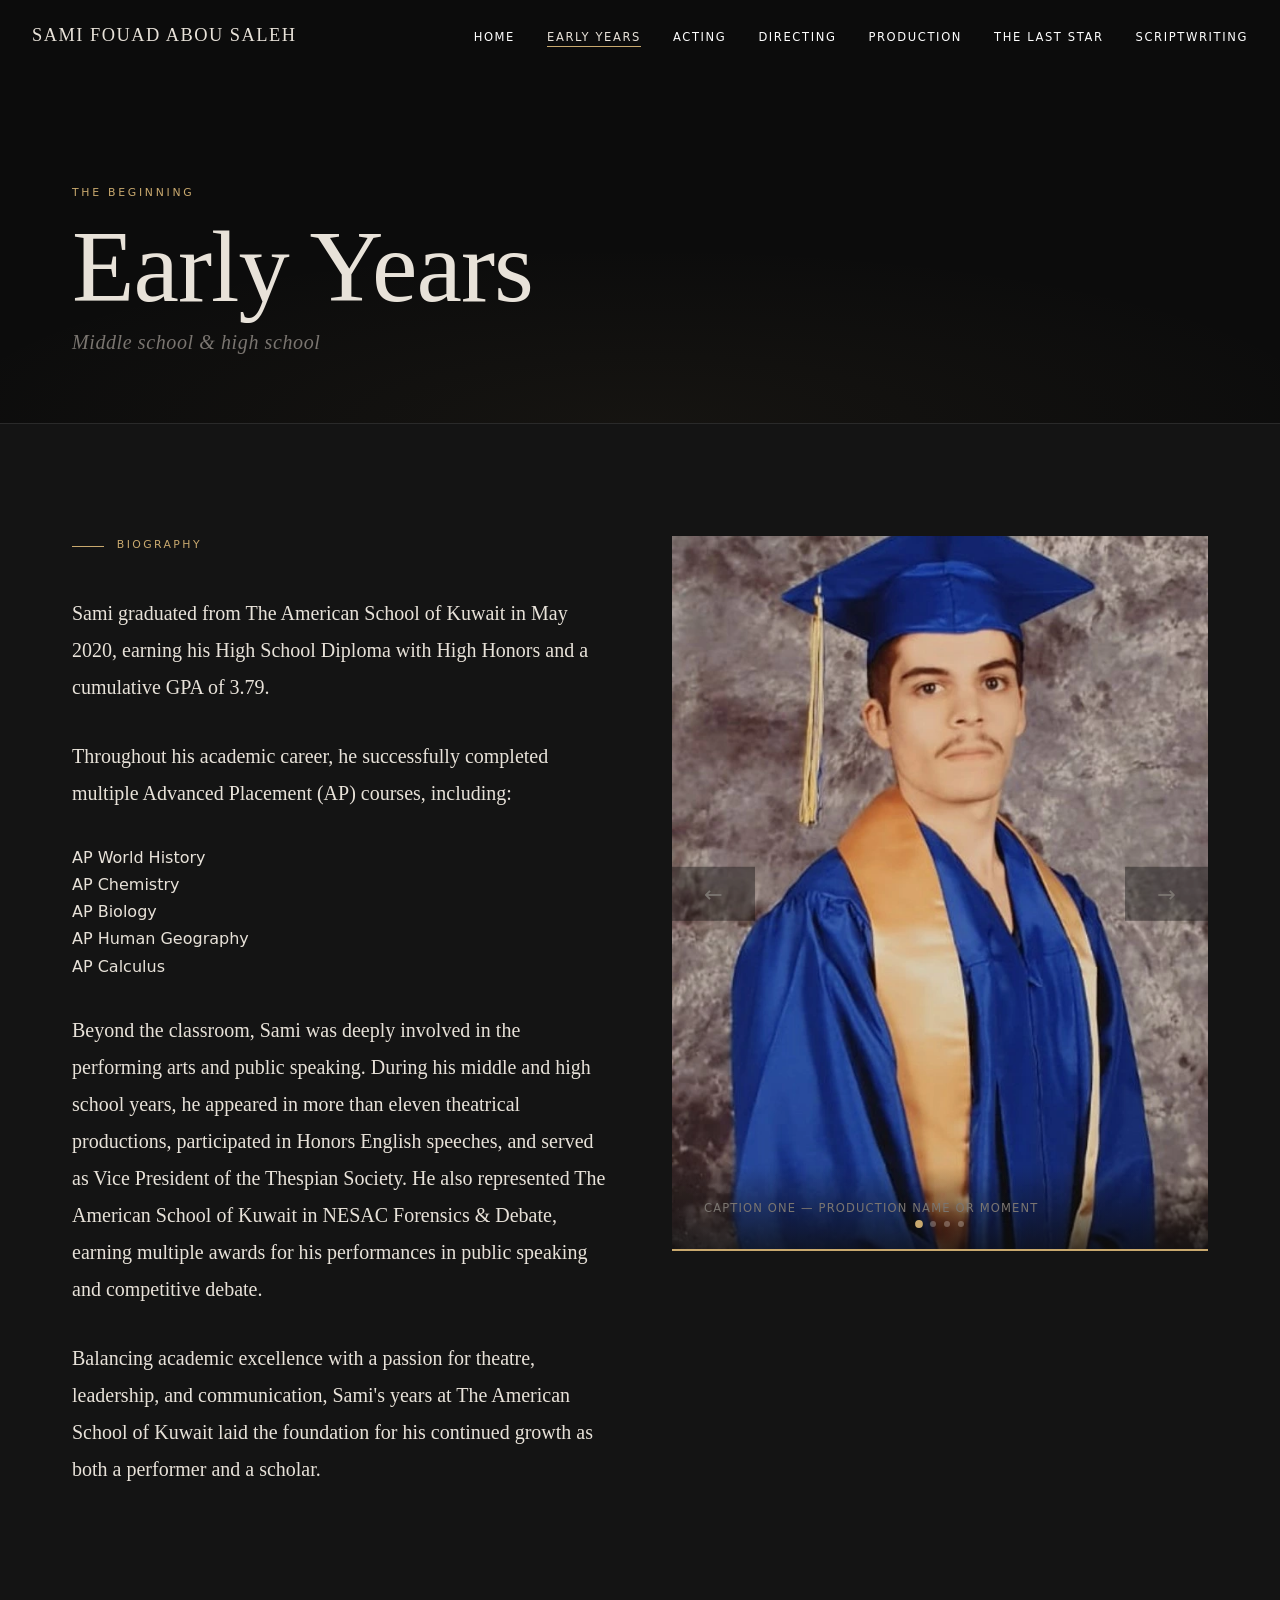
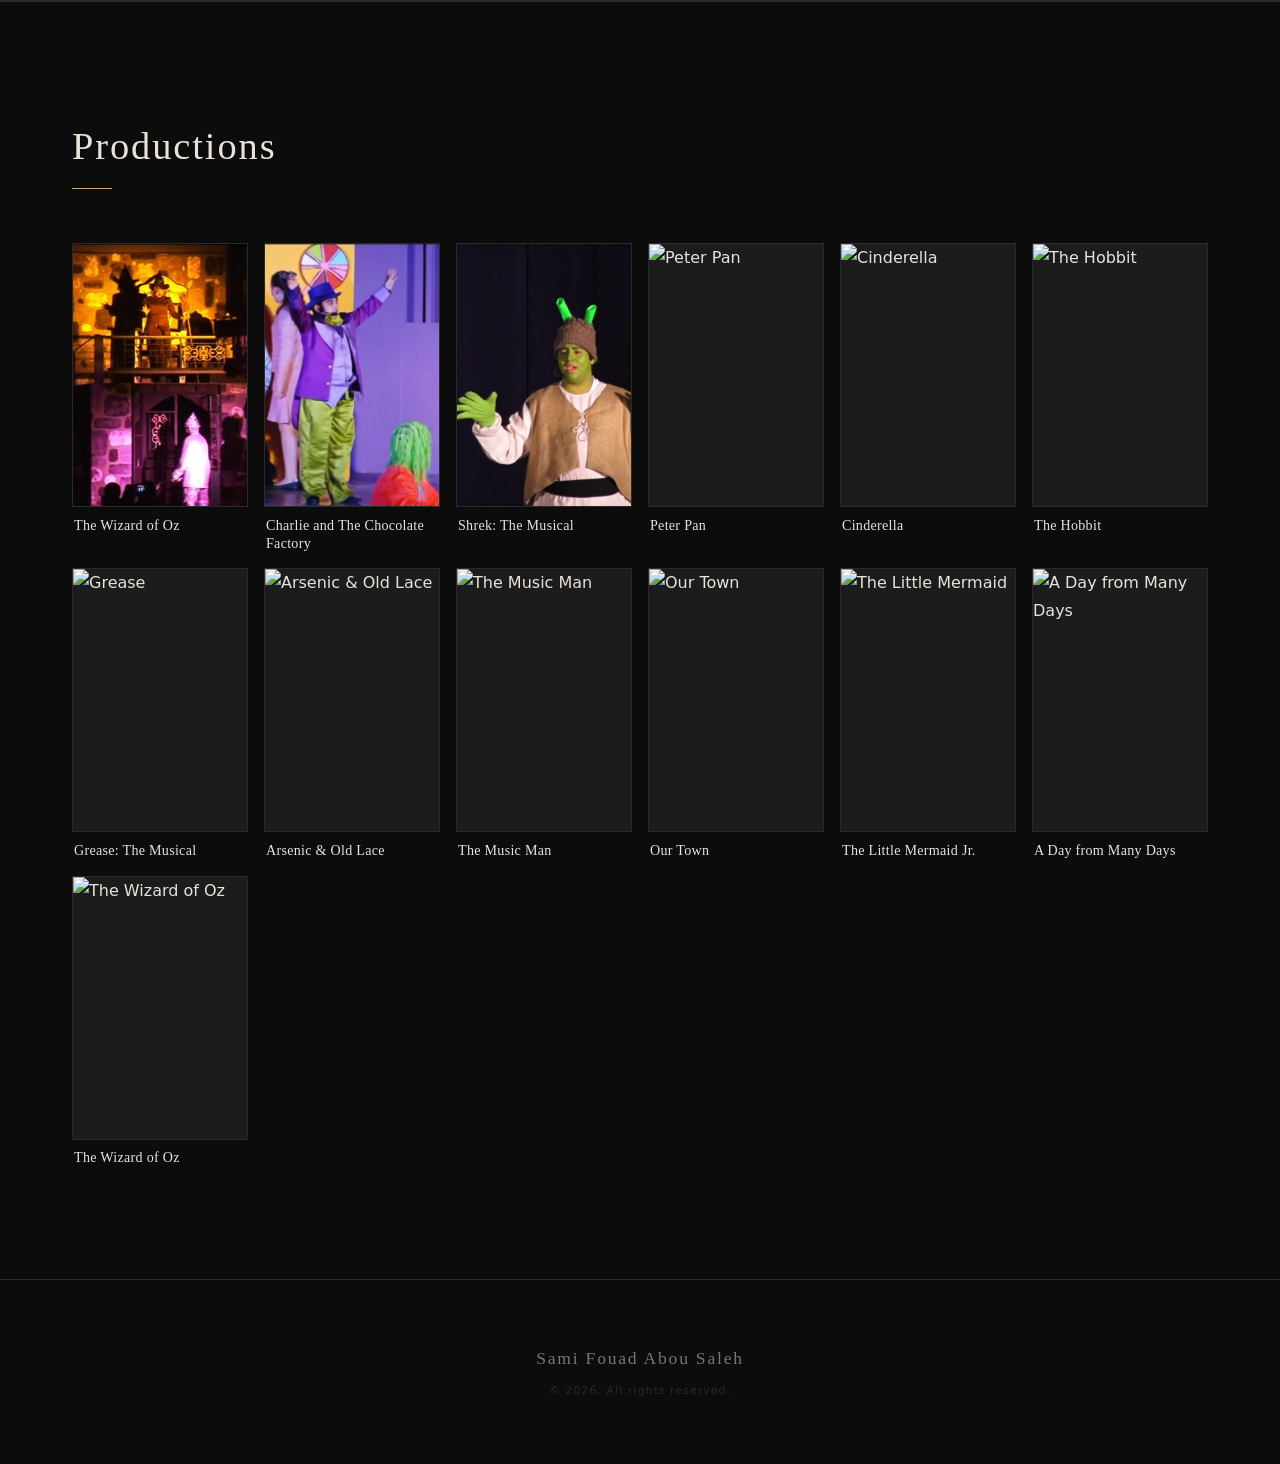
==== commit 71889bf3: "play pages with description created" ====
--- a/early-years.html
+++ b/early-years.html
@@ -164,97 +164,107 @@
               <span class="play-card-view">View</span>
             </div>
           </div>
-          <h3 class="play-card-title">Shrek</h3>
-        </a>
-
-        <a href="plays/play-04.html" class="play-card">
-          <div class="play-card-img-wrap">
-            <img src="images/play-04.webp" alt="Play four" />
-            <div class="play-card-overlay">
-              <span class="play-card-view">View</span>
-            </div>
-          </div>
-          <h3 class="play-card-title">Play Title Four</h3>
-        </a>
-
-        <a href="plays/play-05.html" class="play-card">
-          <div class="play-card-img-wrap">
-            <img src="images/play-05.webp" alt="Play five" />
-            <div class="play-card-overlay">
-              <span class="play-card-view">View</span>
-            </div>
-          </div>
-          <h3 class="play-card-title">Play Title Five</h3>
-        </a>
-
-        <a href="plays/play-06.html" class="play-card">
-          <div class="play-card-img-wrap">
-            <img src="images/play-06.webp" alt="Play six" />
-            <div class="play-card-overlay">
-              <span class="play-card-view">View</span>
-            </div>
-          </div>
-          <h3 class="play-card-title">Play Title Six</h3>
-        </a>
-
-        <a href="plays/play-07.html" class="play-card">
-          <div class="play-card-img-wrap">
-            <img src="images/play-07.webp" alt="Play seven" />
-            <div class="play-card-overlay">
-              <span class="play-card-view">View</span>
-            </div>
-          </div>
-          <h3 class="play-card-title">Play Title Seven</h3>
-        </a>
-
-        <a href="plays/play-08.html" class="play-card">
-          <div class="play-card-img-wrap">
-            <img src="images/play-08.webp" alt="Play eight" />
-            <div class="play-card-overlay">
-              <span class="play-card-view">View</span>
-            </div>
-          </div>
-          <h3 class="play-card-title">Play Title Eight</h3>
-        </a>
-
-        <a href="plays/play-09.html" class="play-card">
-          <div class="play-card-img-wrap">
-            <img src="images/play-09.webp" alt="Play nine" />
-            <div class="play-card-overlay">
-              <span class="play-card-view">View</span>
-            </div>
-          </div>
-          <h3 class="play-card-title">Play Title Nine</h3>
-        </a>
-
-        <a href="plays/play-10.html" class="play-card">
-          <div class="play-card-img-wrap">
-            <img src="images/play-10.webp" alt="Play ten" />
-            <div class="play-card-overlay">
-              <span class="play-card-view">View</span>
-            </div>
-          </div>
-          <h3 class="play-card-title">Play Title Ten</h3>
-        </a>
-
-        <a href="plays/play-11.html" class="play-card">
-          <div class="play-card-img-wrap">
-            <img src="images/play-11.webp" alt="Play eleven" />
-            <div class="play-card-overlay">
-              <span class="play-card-view">View</span>
-            </div>
-          </div>
-          <h3 class="play-card-title">Play Title Eleven</h3>
-        </a>
-
-        <a href="plays/play-12.html" class="play-card">
-          <div class="play-card-img-wrap">
-            <img src="images/play-12.webp" alt="Play twelve" />
-            <div class="play-card-overlay">
-              <span class="play-card-view">View</span>
-            </div>
-          </div>
-          <h3 class="play-card-title">Play Title Twelve</h3>
+          <h3 class="play-card-title">Shrek: The Musical</h3>
+        </a>
+
+        <a href="plays/peter-pan.html" class="play-card">
+          <div class="play-card-img-wrap">
+            <img src="images/play-04.webp" alt="Peter Pan" />
+            <div class="play-card-overlay">
+              <span class="play-card-view">View</span>
+            </div>
+          </div>
+          <h3 class="play-card-title">Peter Pan</h3>
+        </a>
+
+        <a href="plays/cinderella.html" class="play-card">
+          <div class="play-card-img-wrap">
+            <img src="images/play-05.webp" alt="Cinderella" />
+            <div class="play-card-overlay">
+              <span class="play-card-view">View</span>
+            </div>
+          </div>
+          <h3 class="play-card-title">Cinderella</h3>
+        </a>
+
+        <a href="plays/the-hobbit.html" class="play-card">
+          <div class="play-card-img-wrap">
+            <img src="images/play-06.webp" alt="The Hobbit" />
+            <div class="play-card-overlay">
+              <span class="play-card-view">View</span>
+            </div>
+          </div>
+          <h3 class="play-card-title">The Hobbit</h3>
+        </a>
+
+        <a href="plays/grease.html" class="play-card">
+          <div class="play-card-img-wrap">
+            <img src="images/play-07.webp" alt="Grease" />
+            <div class="play-card-overlay">
+              <span class="play-card-view">View</span>
+            </div>
+          </div>
+          <h3 class="play-card-title">Grease: The Musical</h3>
+        </a>
+
+        <a href="plays/arsenic-and-old-lace.html" class="play-card">
+          <div class="play-card-img-wrap">
+            <img src="images/play-08.webp" alt="Arsenic & Old Lace" />
+            <div class="play-card-overlay">
+              <span class="play-card-view">View</span>
+            </div>
+          </div>
+          <h3 class="play-card-title">Arsenic & Old Lace</h3>
+        </a>
+
+        <a href="plays/the-music-man.html" class="play-card">
+          <div class="play-card-img-wrap">
+            <img src="images/play-09.webp" alt="The Music Man" />
+            <div class="play-card-overlay">
+              <span class="play-card-view">View</span>
+            </div>
+          </div>
+          <h3 class="play-card-title">The Music Man</h3>
+        </a>
+
+        <a href="plays/our-town.html" class="play-card">
+          <div class="play-card-img-wrap">
+            <img src="images/play-10.webp" alt="Our Town" />
+            <div class="play-card-overlay">
+              <span class="play-card-view">View</span>
+            </div>
+          </div>
+          <h3 class="play-card-title">Our Town</h3>
+        </a>
+
+        <a href="plays/the-little-mermaid-jr.html" class="play-card">
+          <div class="play-card-img-wrap">
+            <img src="images/play-11.webp" alt="The Little Mermaid" />
+            <div class="play-card-overlay">
+              <span class="play-card-view">View</span>
+            </div>
+          </div>
+          <h3 class="play-card-title">The Little Mermaid Jr.</h3>
+        </a>
+
+        <a href="plays/a-day-from-many-days.html" class="play-card">
+          <div class="play-card-img-wrap">
+            <img src="images/play-12.webp" alt="A Day from Many Days" />
+            <div class="play-card-overlay">
+              <span class="play-card-view">View</span>
+            </div>
+          </div>
+          <h3 class="play-card-title">A Day from Many Days</h3>
+        </a>
+
+        <a href="plays/wizard-of-oz-2.html" class="play-card">
+          <div class="play-card-img-wrap">
+            <img src="images/play-12.webp" alt="The Wizard of Oz" />
+            <div class="play-card-overlay">
+              <span class="play-card-view">View</span>
+            </div>
+          </div>
+          <h3 class="play-card-title">The Wizard of Oz</h3>
         </a>
 
       </div><!-- /.plays-grid -->
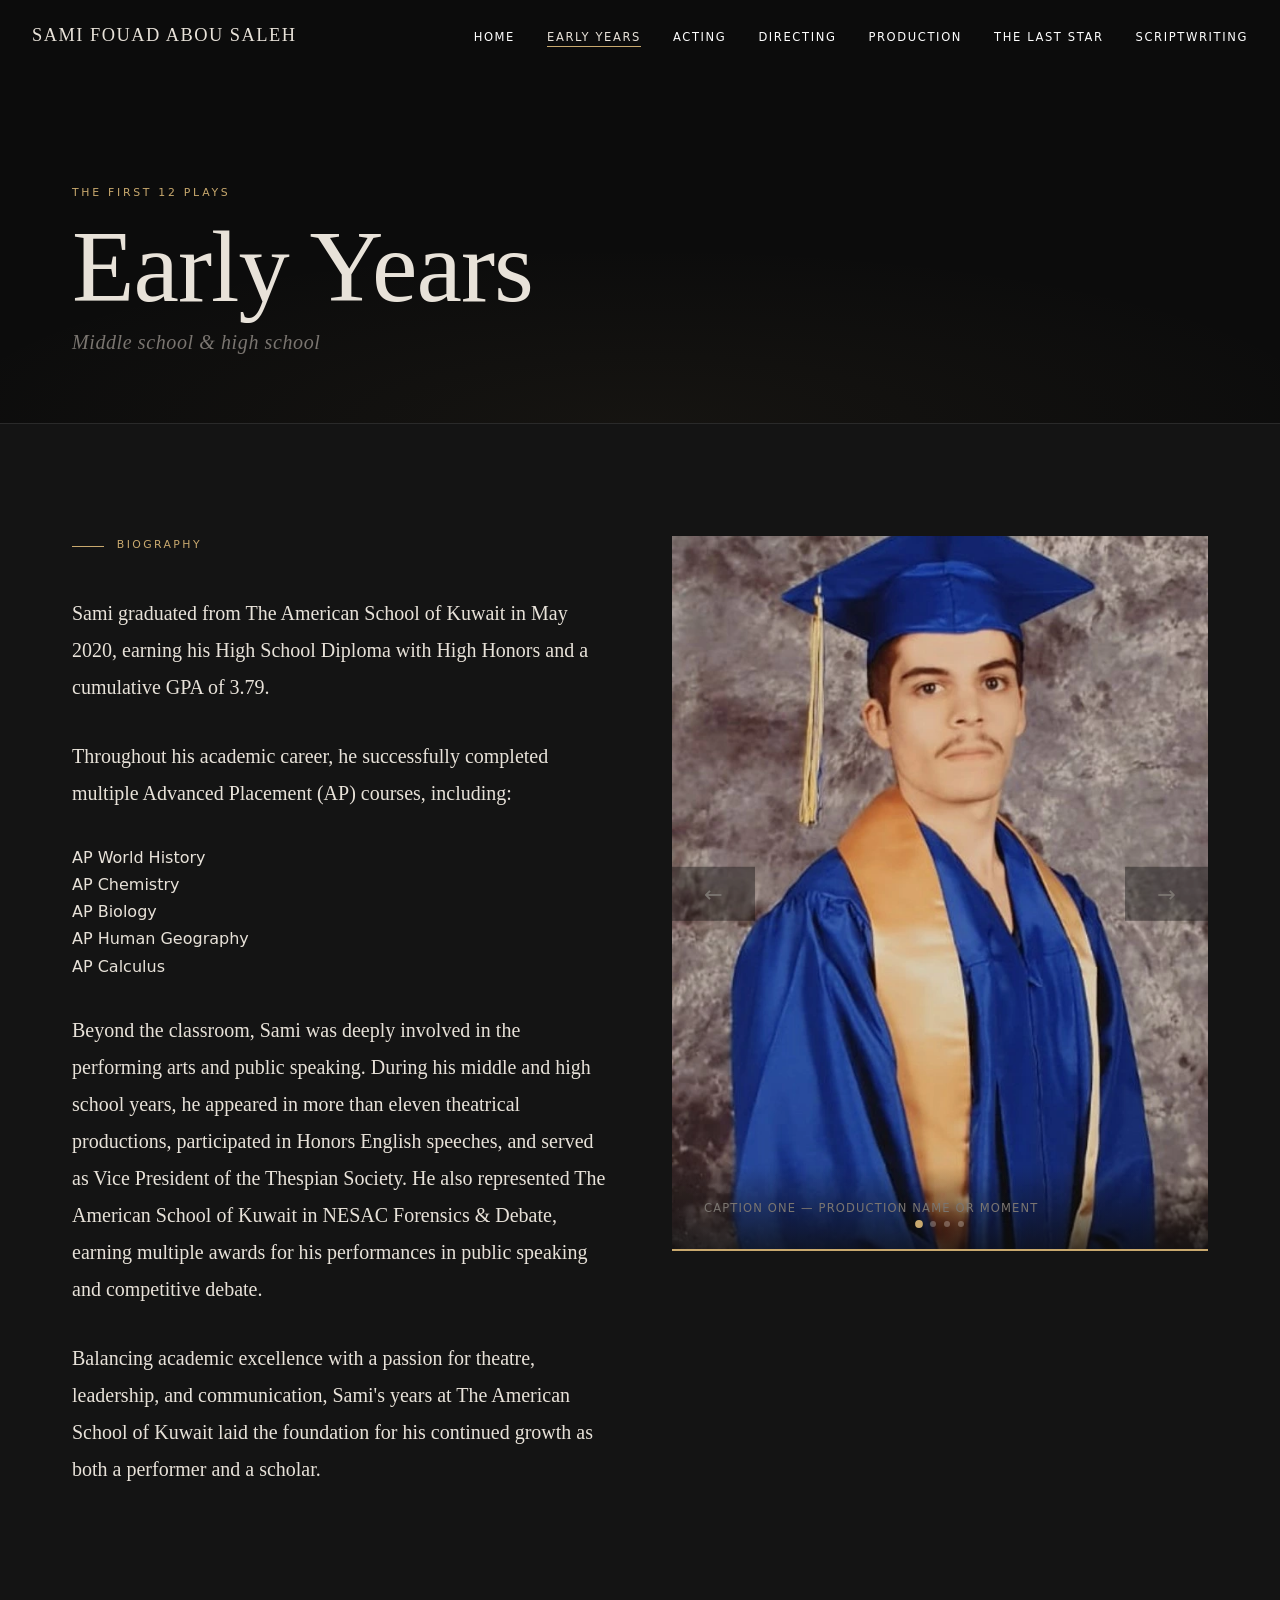
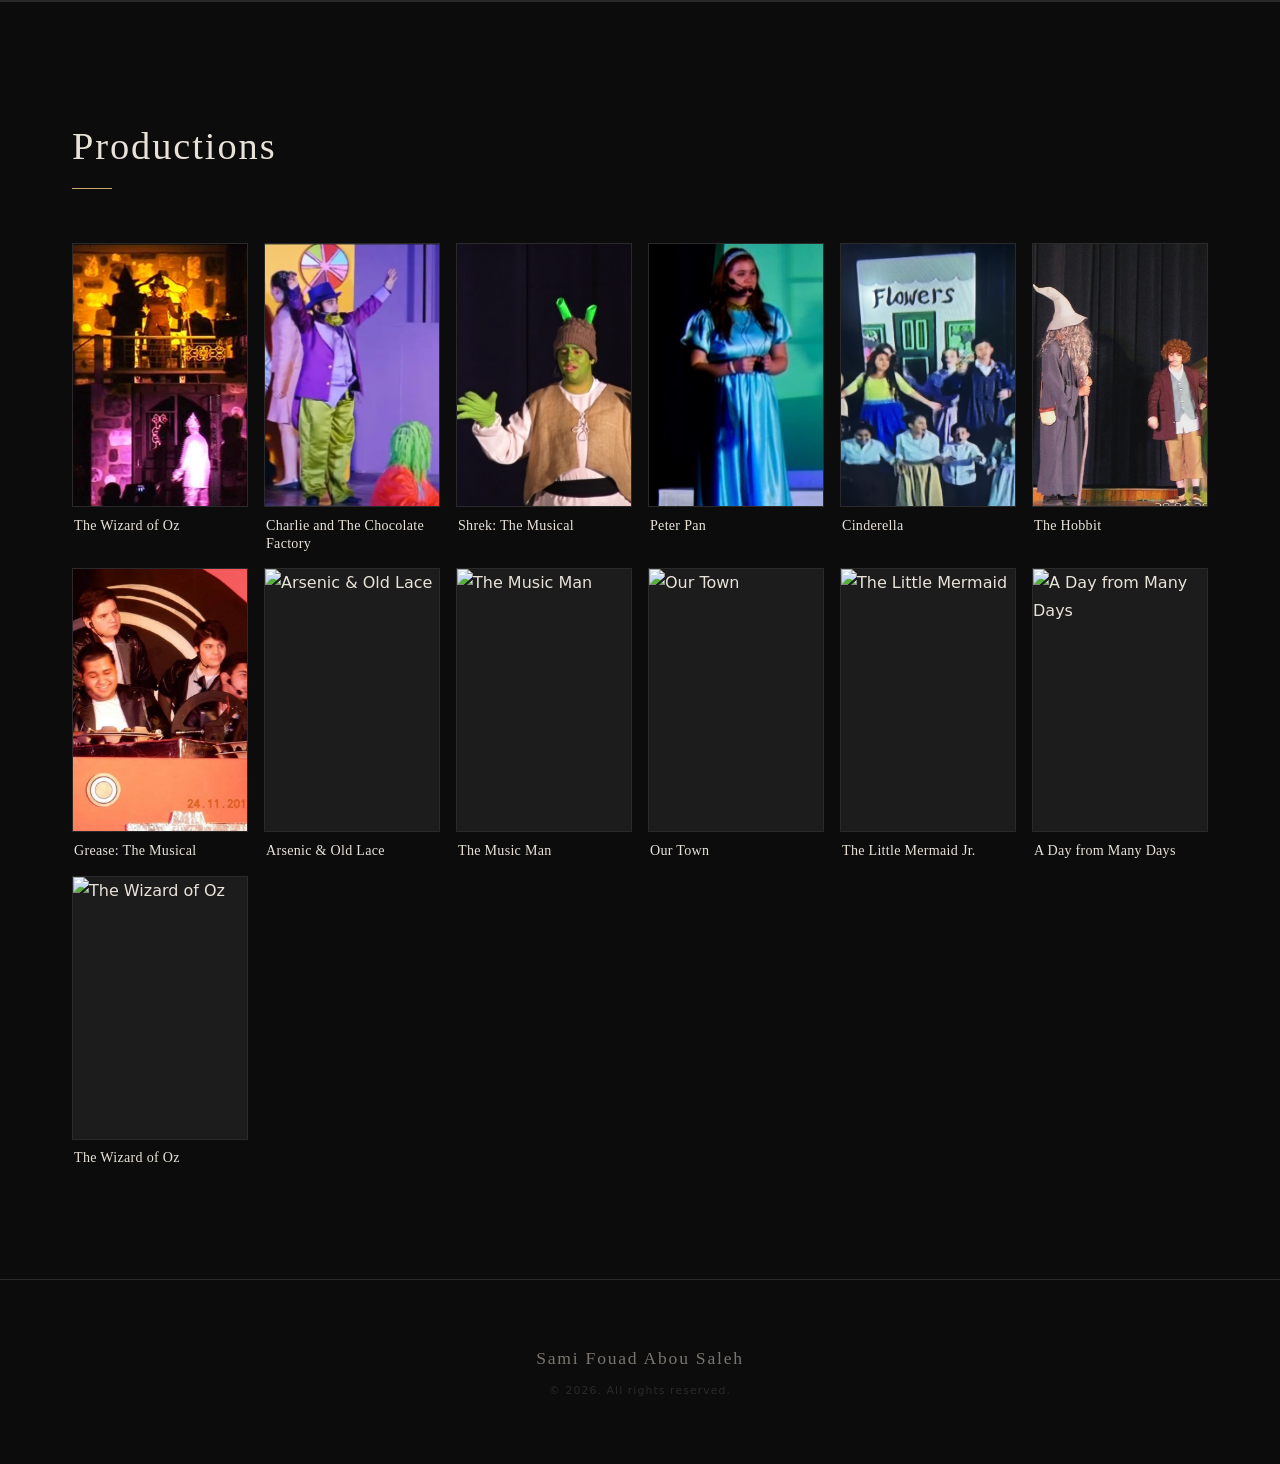
==== commit 1aec43dc: "first 7 plays (until Grease) done" ====
--- a/early-years.html
+++ b/early-years.html
@@ -39,7 +39,7 @@
   ═══════════════════════════════════════ -->
   <section class="page-hero">
     <div class="page-hero-inner container">
-      <p class="page-eyebrow">The beginning</p>
+      <p class="page-eyebrow">The first 12 plays</p>
       <h1 class="page-title">Early Years</h1>
       <p class="page-subtitle">Middle school &amp; high school</p>
     </div>
@@ -169,7 +169,7 @@
 
         <a href="plays/peter-pan.html" class="play-card">
           <div class="play-card-img-wrap">
-            <img src="images/play-04.webp" alt="Peter Pan" />
+            <img src="images/play4-peterpan/peterpan-cover.webp" alt="Peter Pan" />
             <div class="play-card-overlay">
               <span class="play-card-view">View</span>
             </div>
@@ -179,7 +179,7 @@
 
         <a href="plays/cinderella.html" class="play-card">
           <div class="play-card-img-wrap">
-            <img src="images/play-05.webp" alt="Cinderella" />
+            <img src="images/play5-cinderella/cinderella-cover.webp" alt="Cinderella" />
             <div class="play-card-overlay">
               <span class="play-card-view">View</span>
             </div>
@@ -189,7 +189,7 @@
 
         <a href="plays/the-hobbit.html" class="play-card">
           <div class="play-card-img-wrap">
-            <img src="images/play-06.webp" alt="The Hobbit" />
+            <img src="images/play6-thehobbit/hobbit-cover.webp" alt="The Hobbit" />
             <div class="play-card-overlay">
               <span class="play-card-view">View</span>
             </div>
@@ -199,7 +199,7 @@
 
         <a href="plays/grease.html" class="play-card">
           <div class="play-card-img-wrap">
-            <img src="images/play-07.webp" alt="Grease" />
+            <img src="images/play7-grease/grease-cover.webp" alt="Grease" />
             <div class="play-card-overlay">
               <span class="play-card-view">View</span>
             </div>
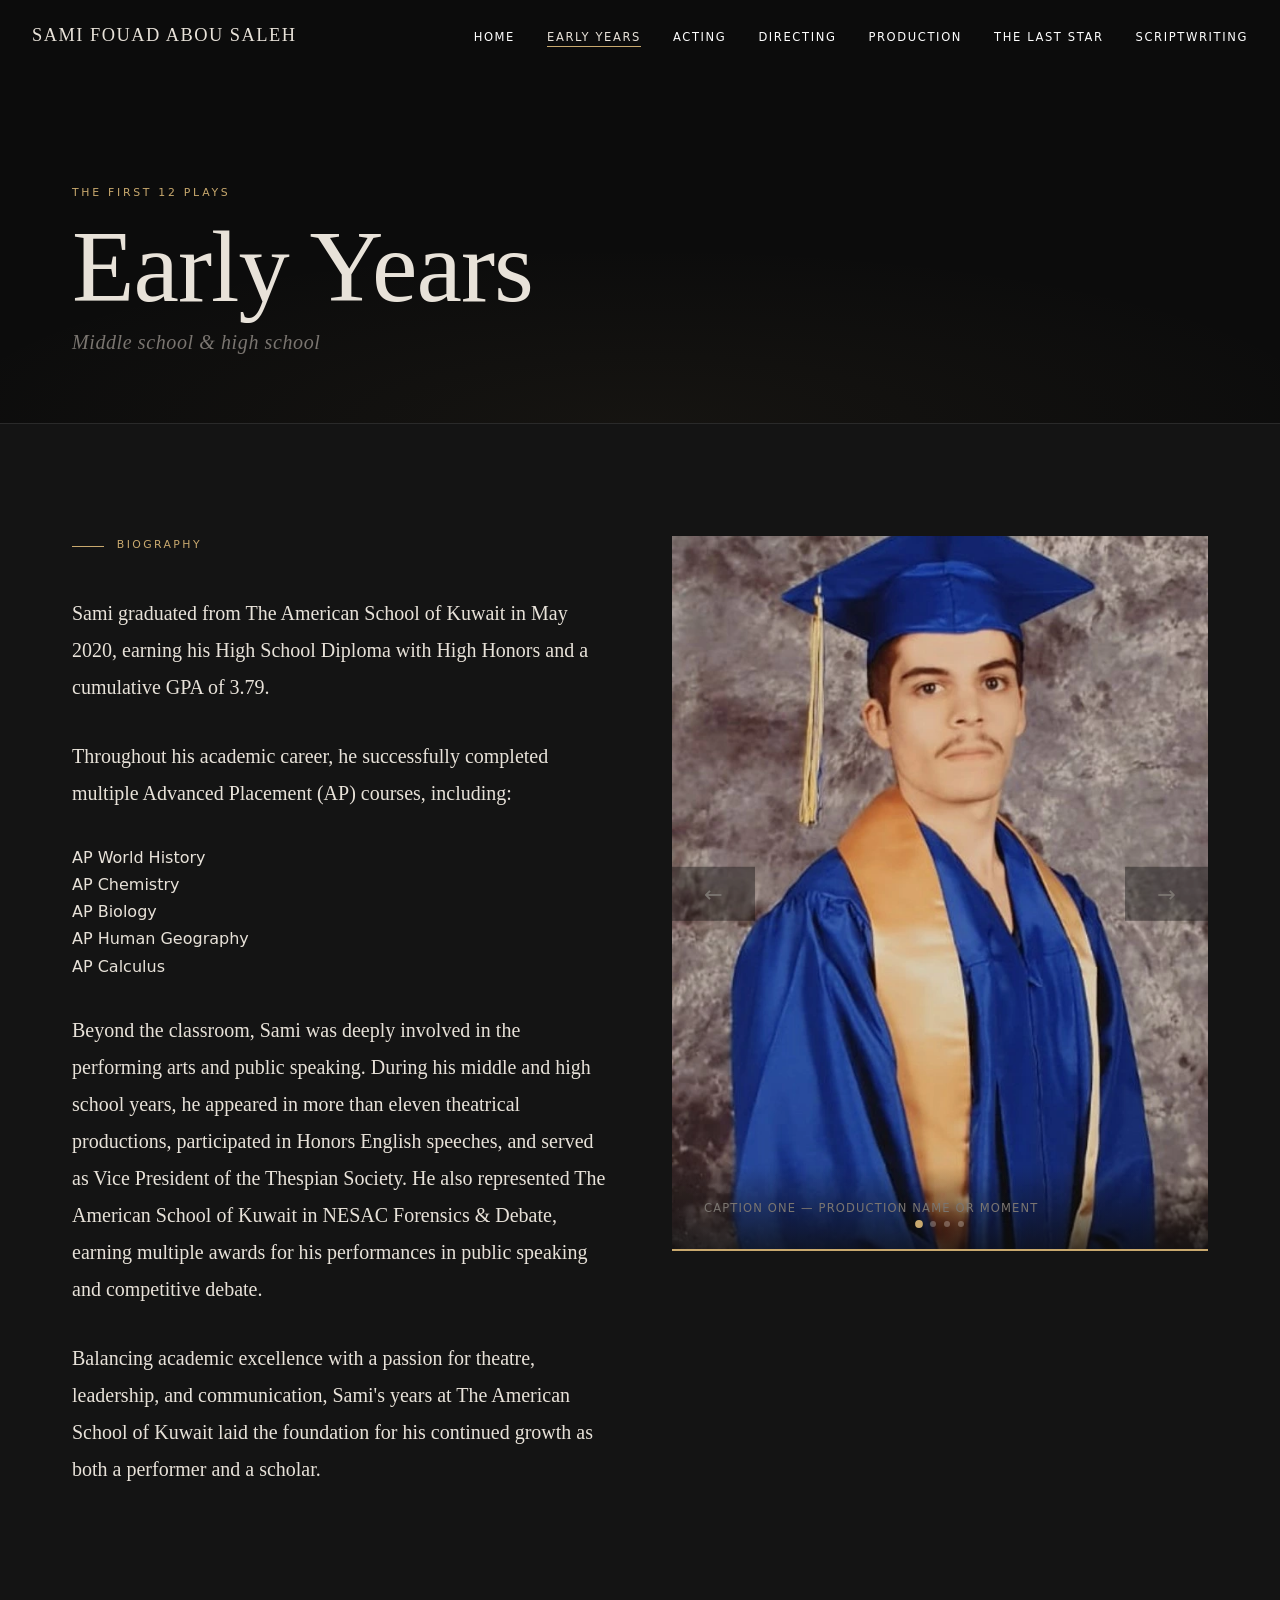
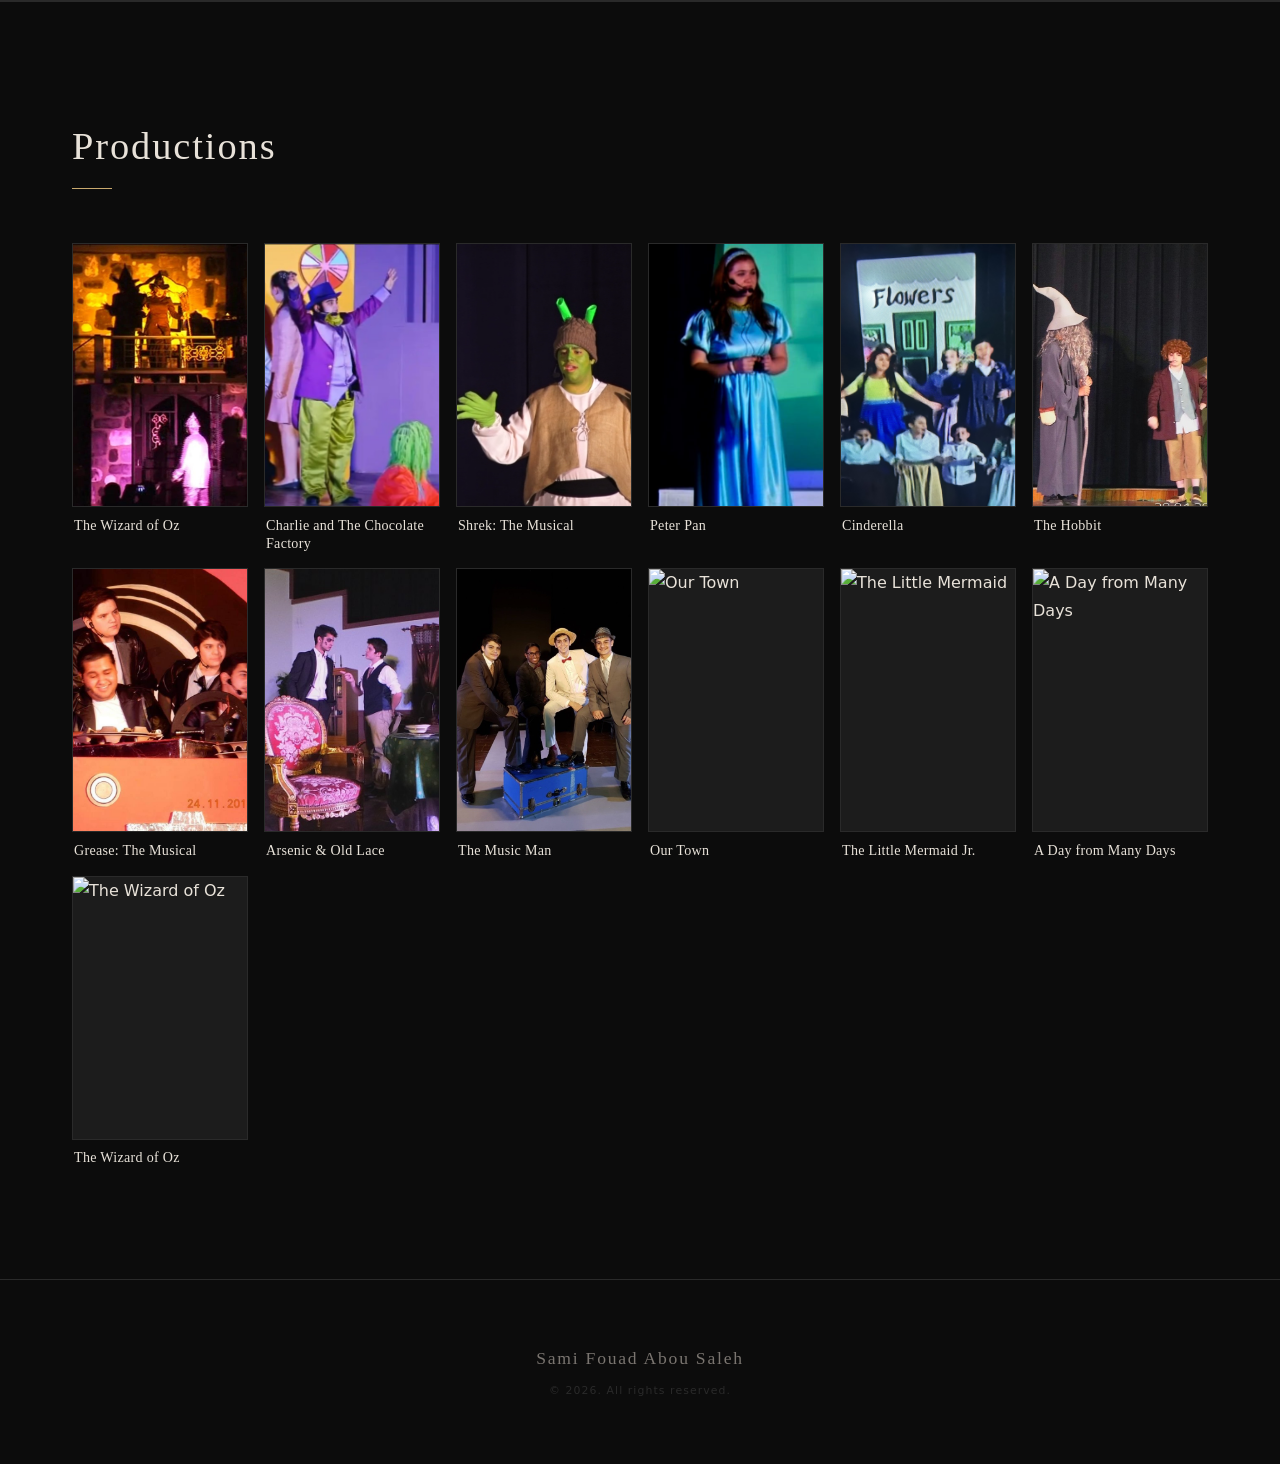
==== commit bba38d6f: "photos added to play 8 and 9" ====
--- a/early-years.html
+++ b/early-years.html
@@ -209,7 +209,7 @@
 
         <a href="plays/arsenic-and-old-lace.html" class="play-card">
           <div class="play-card-img-wrap">
-            <img src="images/play-08.webp" alt="Arsenic & Old Lace" />
+            <img src="images/play8-arsenic/arsenic-cover.webp" alt="Arsenic & Old Lace" />
             <div class="play-card-overlay">
               <span class="play-card-view">View</span>
             </div>
@@ -219,7 +219,7 @@
 
         <a href="plays/the-music-man.html" class="play-card">
           <div class="play-card-img-wrap">
-            <img src="images/play-09.webp" alt="The Music Man" />
+            <img src="images/play9-musicman/musicman-cover.webp" alt="The Music Man" />
             <div class="play-card-overlay">
               <span class="play-card-view">View</span>
             </div>
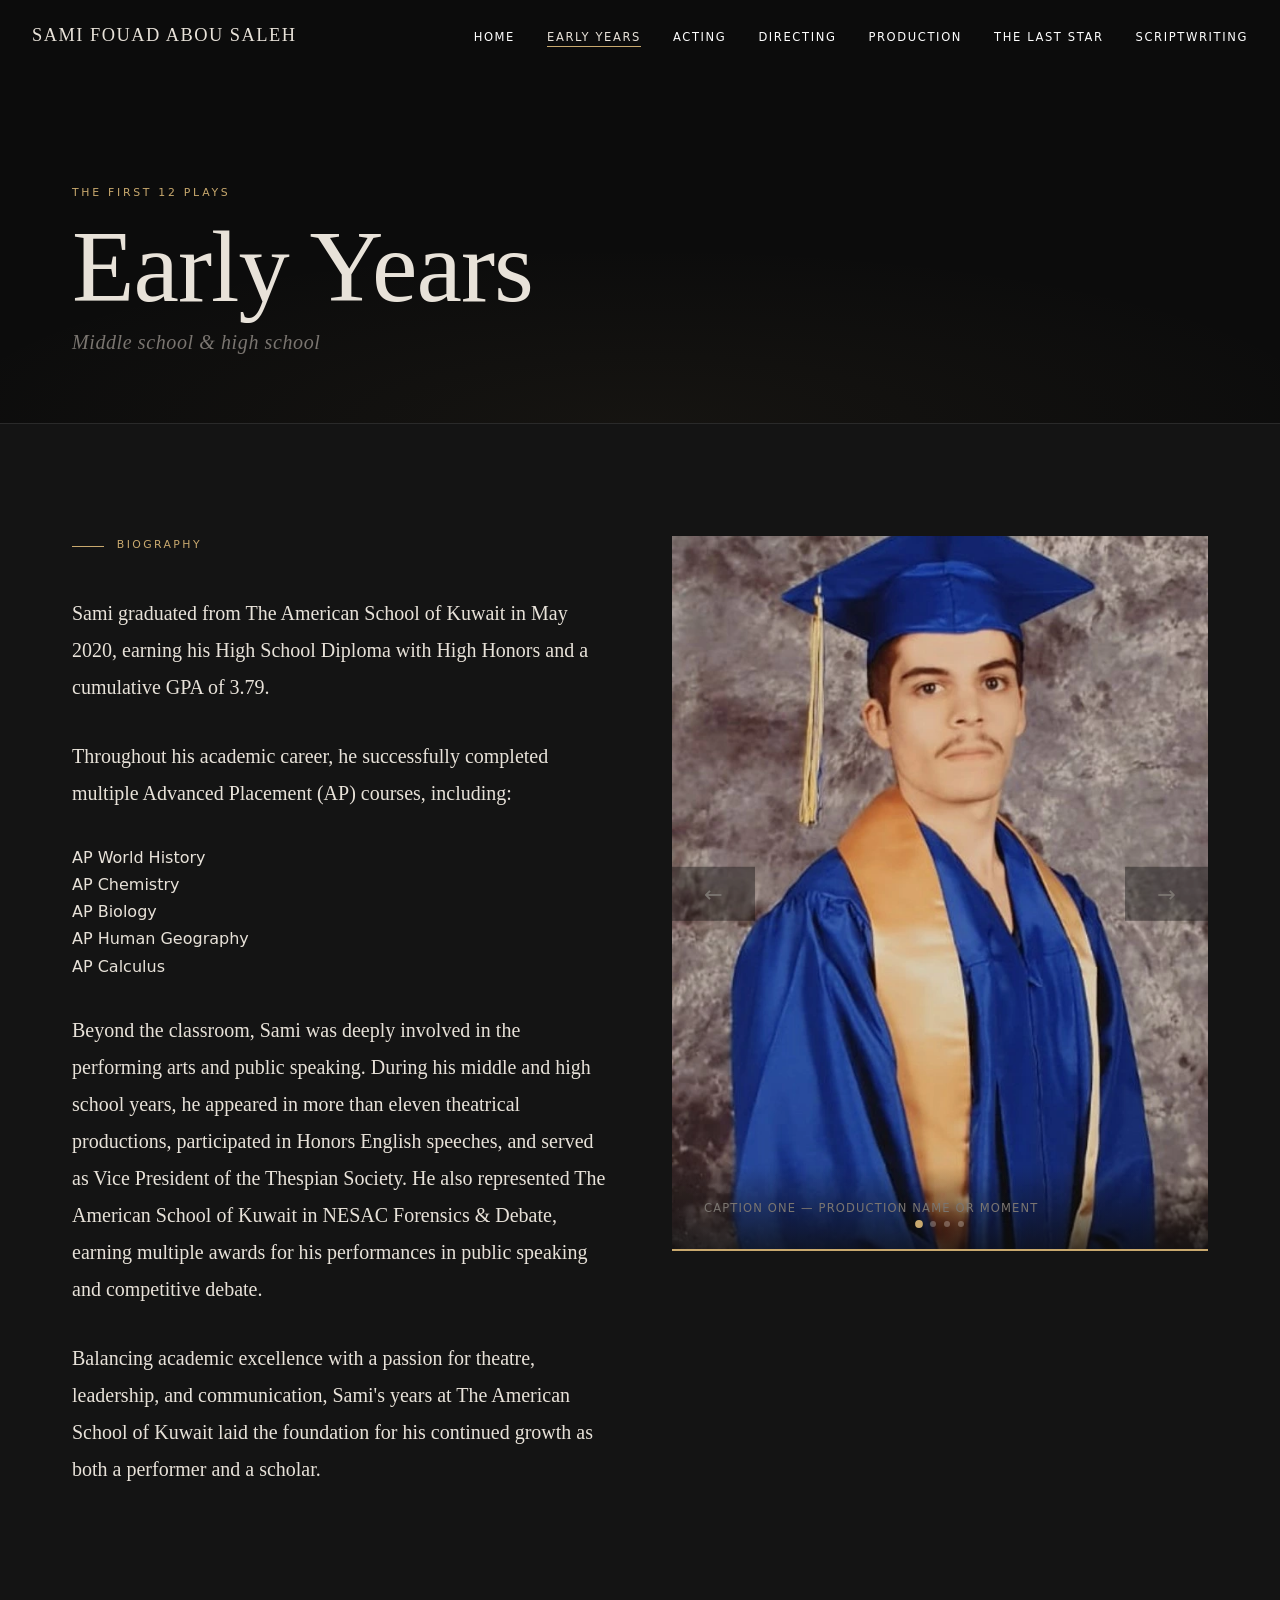
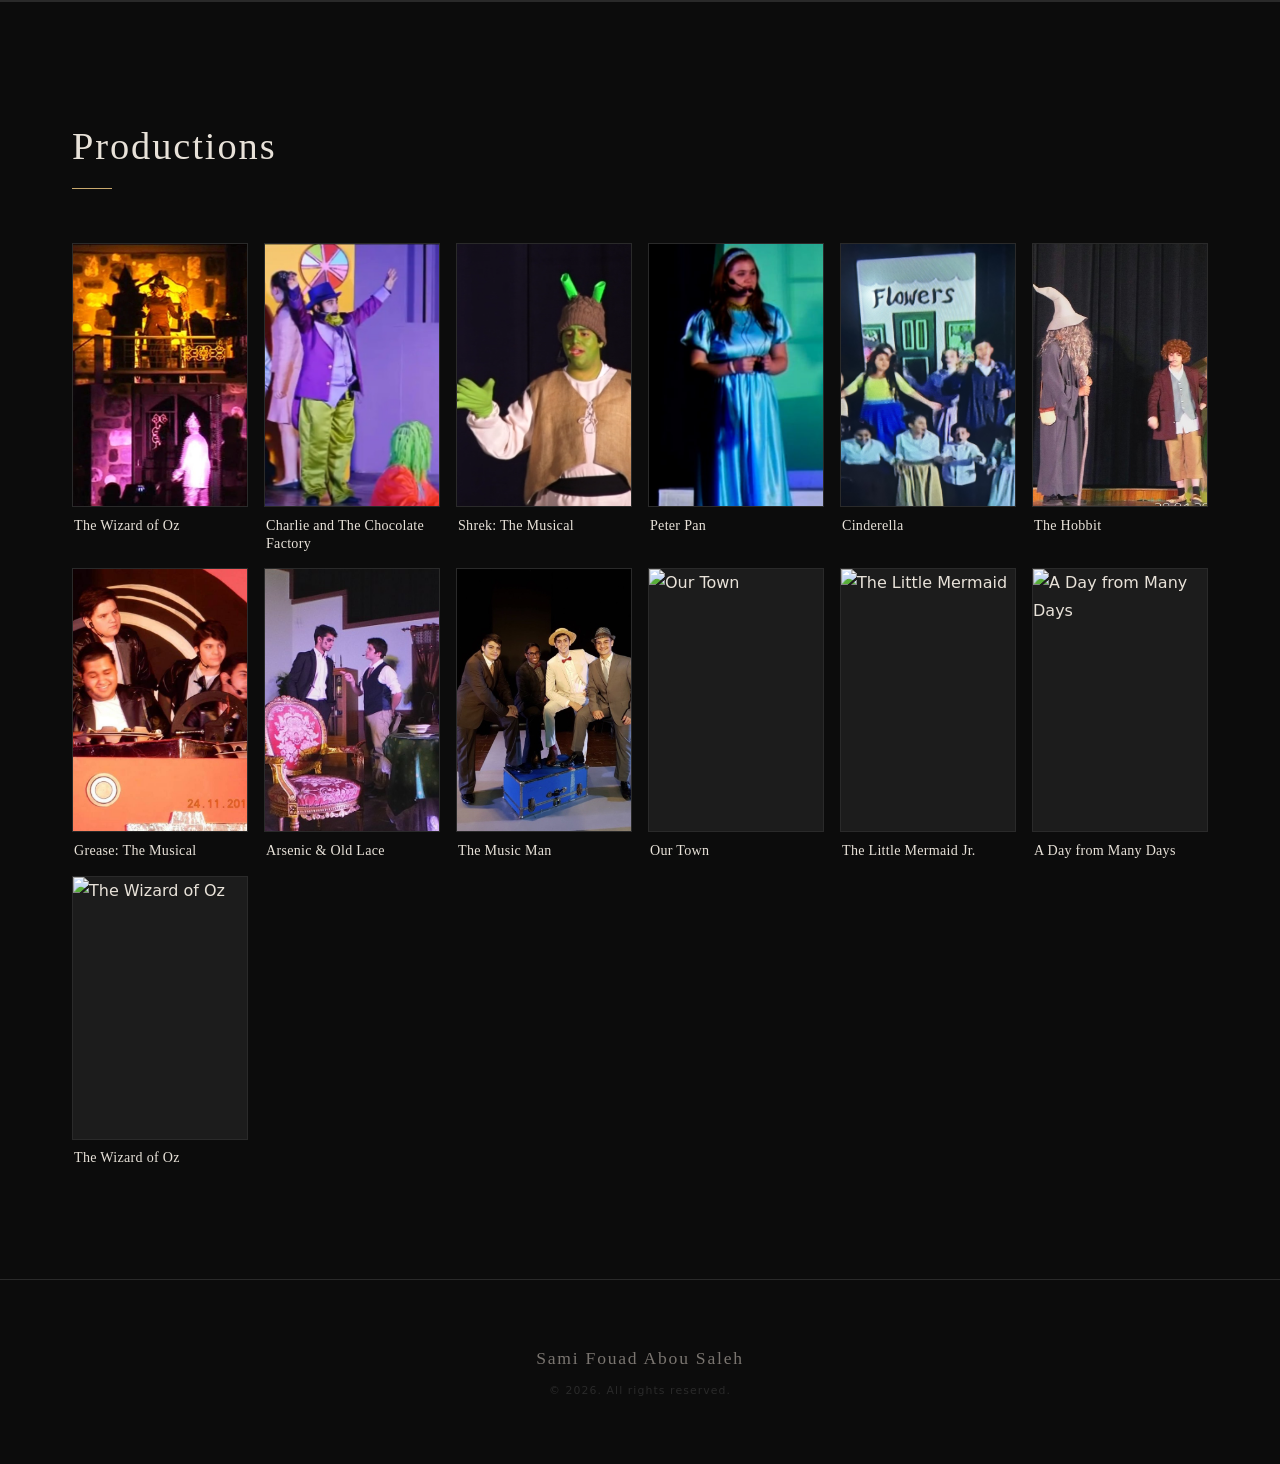
==== commit 568f55b2: "shrek cover updated" ====
--- a/early-years.html
+++ b/early-years.html
@@ -159,7 +159,7 @@
 
         <a href="plays/shrek.html" class="play-card">
           <div class="play-card-img-wrap">
-            <img src="images/play3-shrek/shrek-cover.webp" alt="Shrek" />
+            <img src="images/play3-shrek/shrek-cover2.webp" alt="Shrek" />
             <div class="play-card-overlay">
               <span class="play-card-view">View</span>
             </div>
